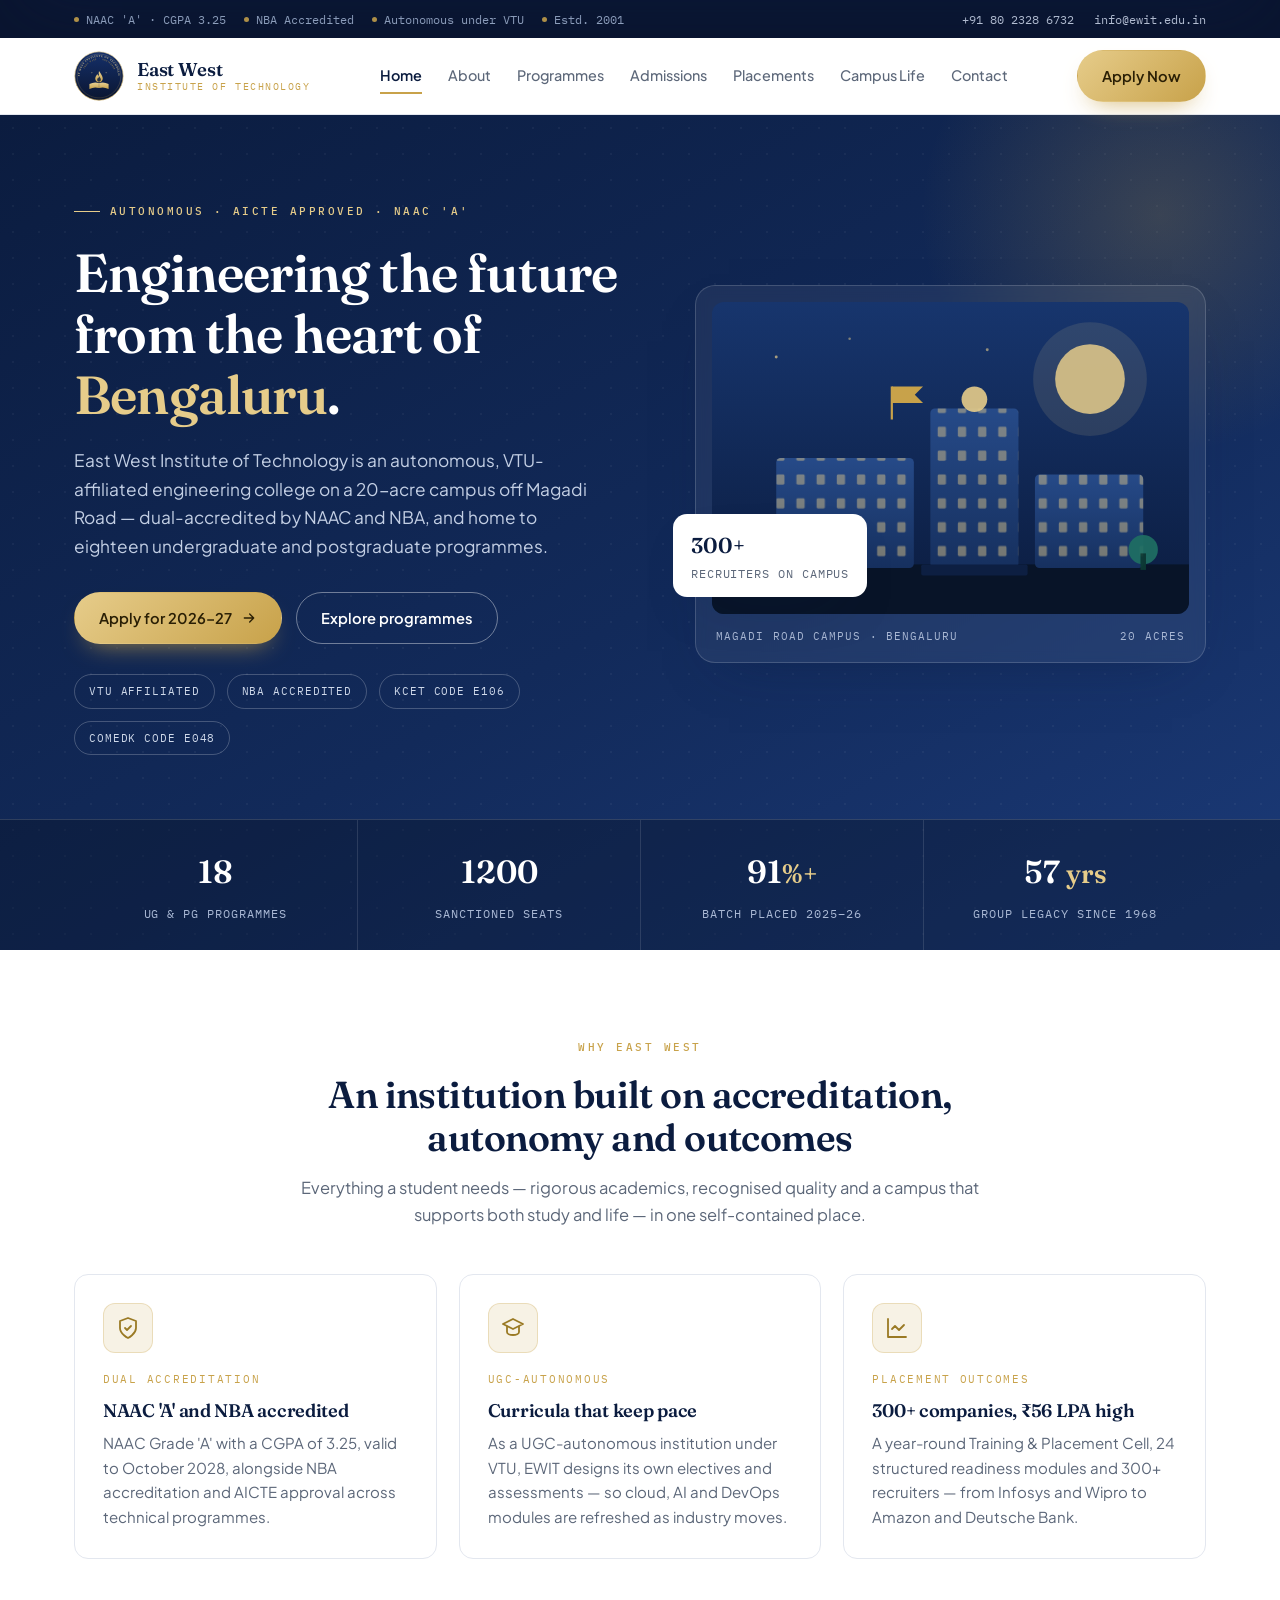
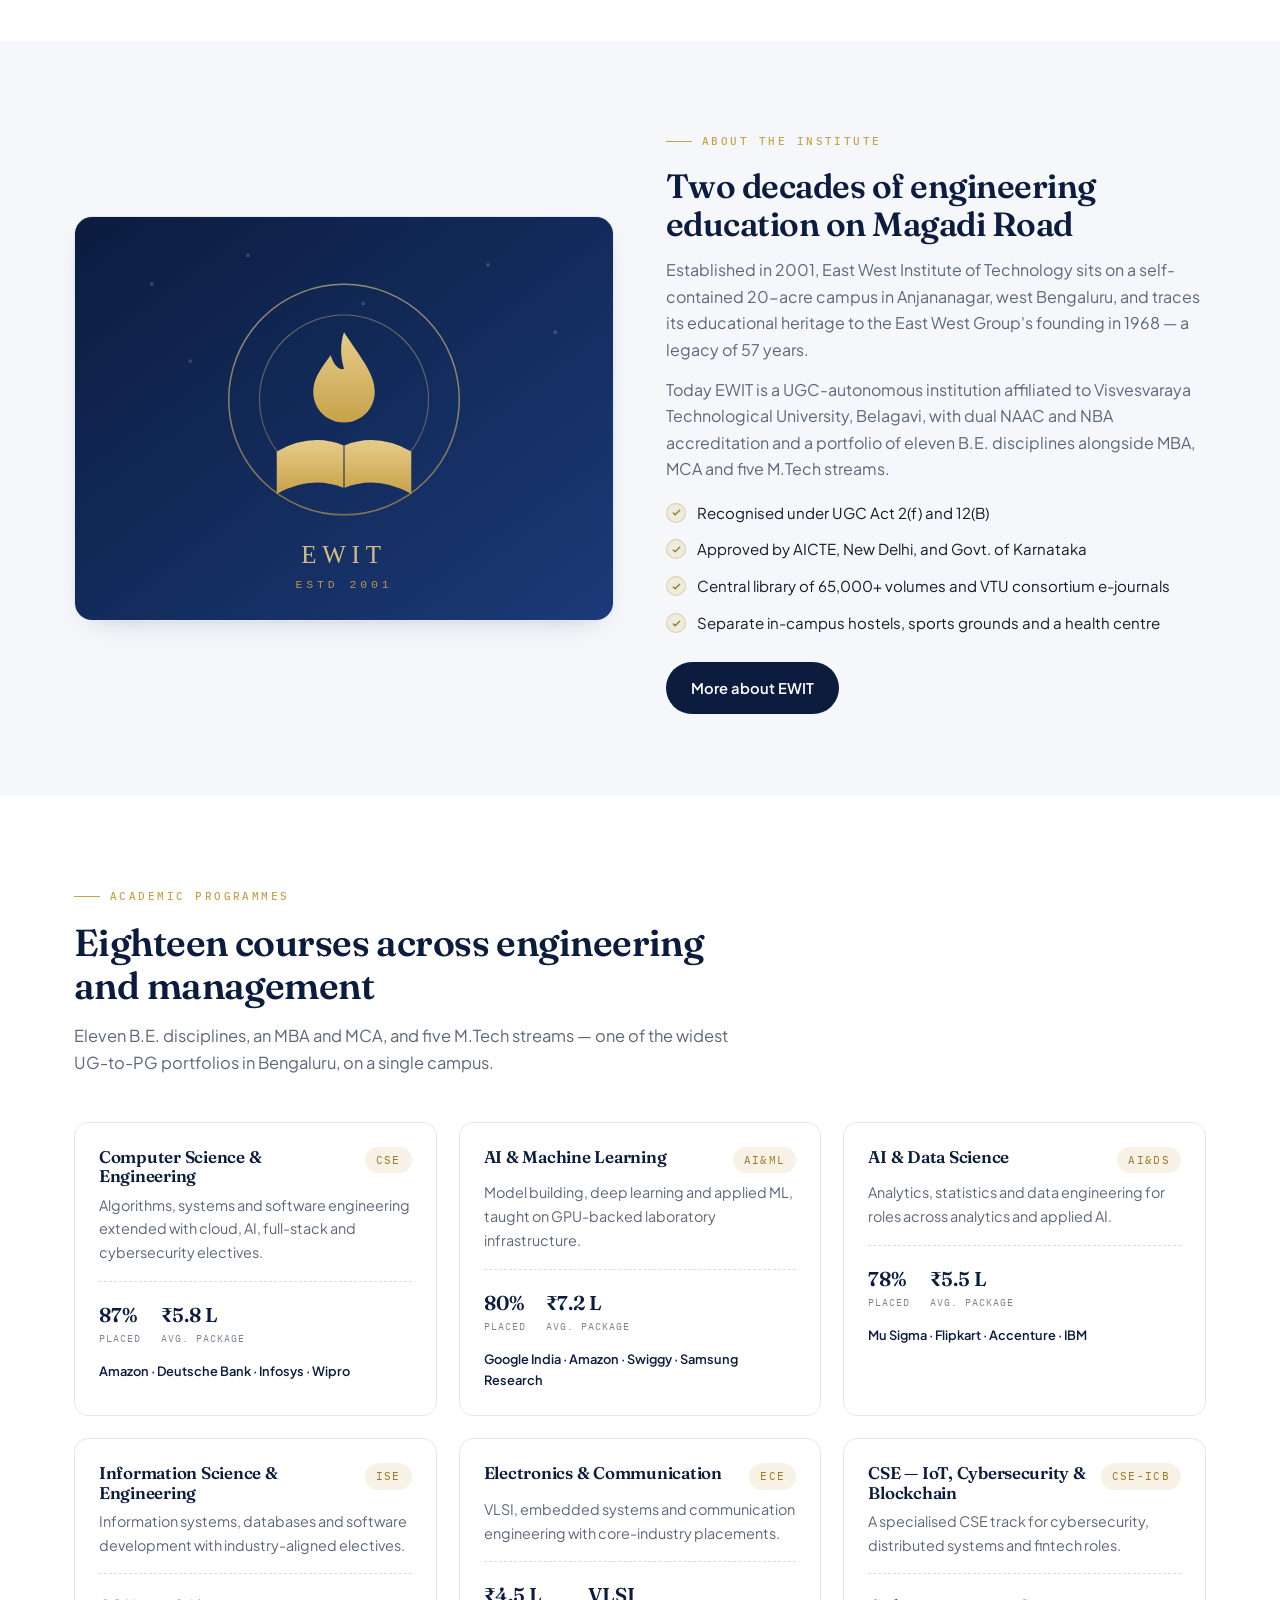
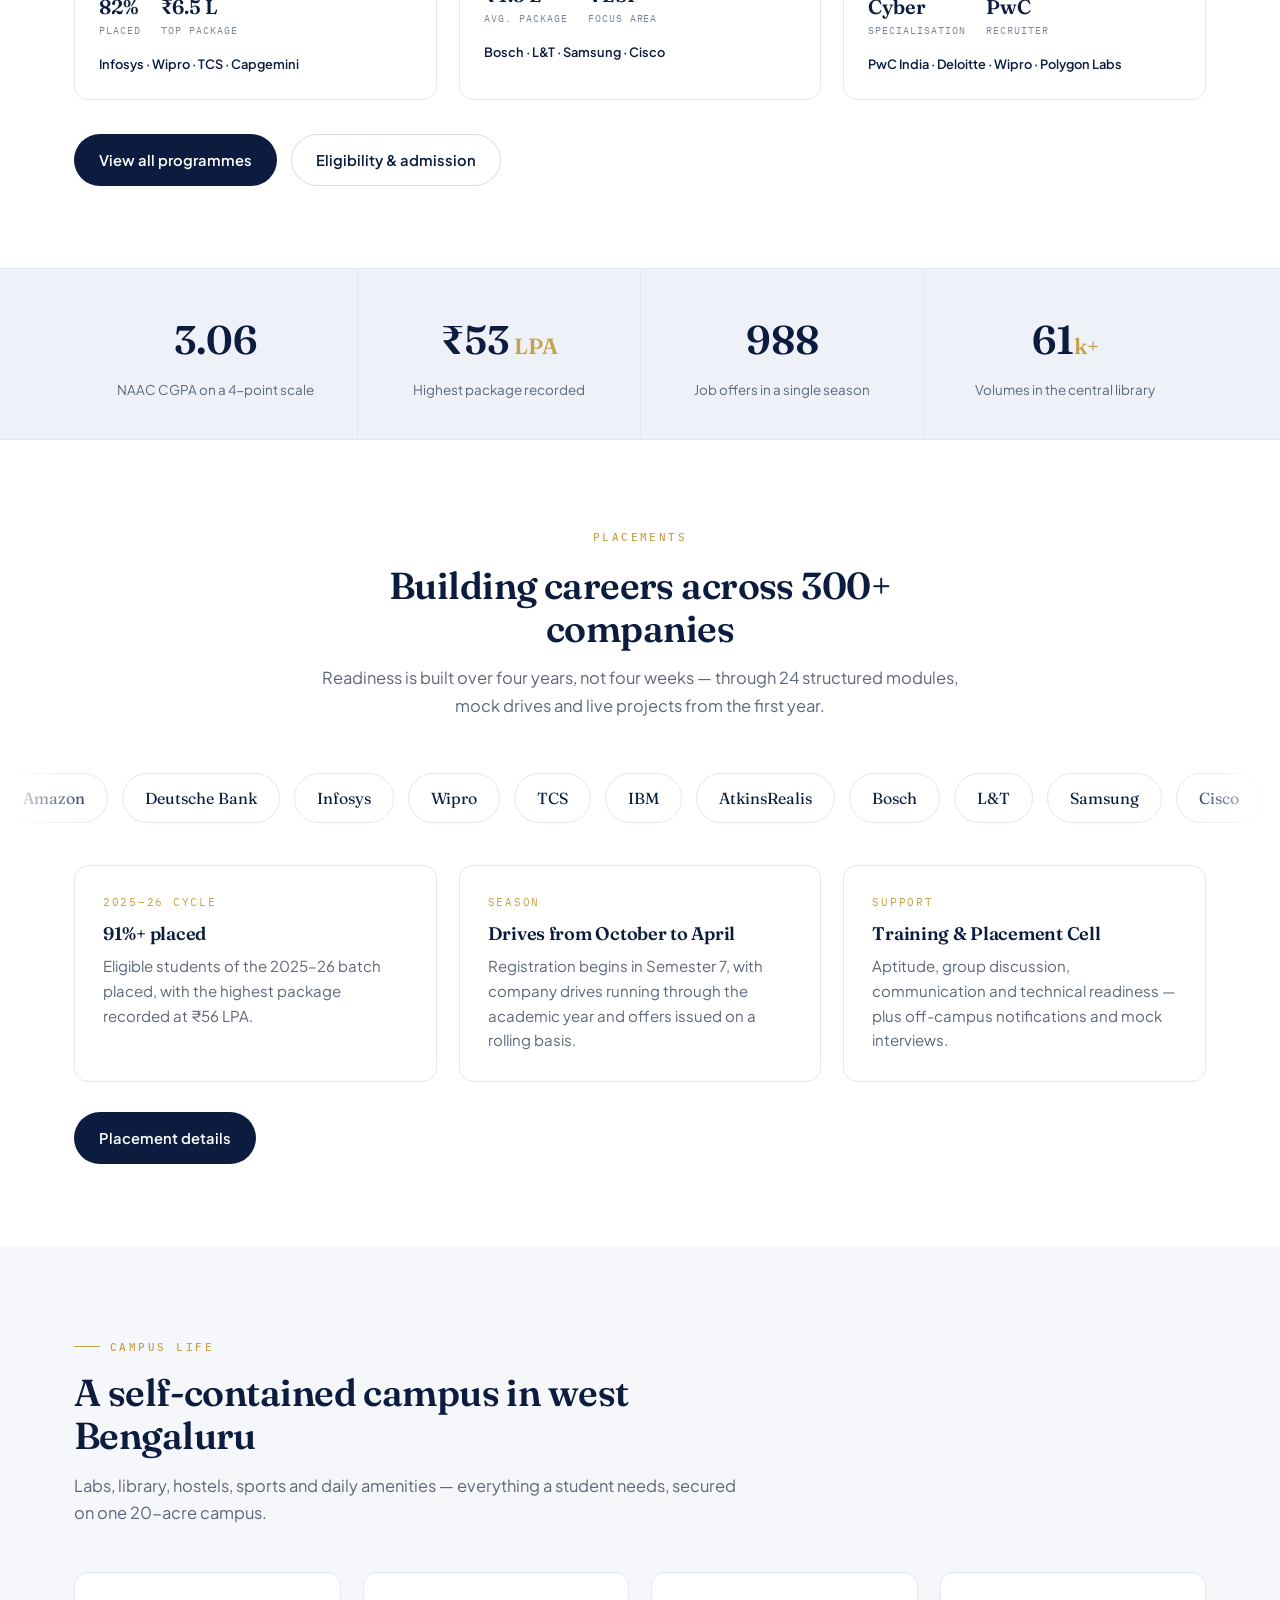
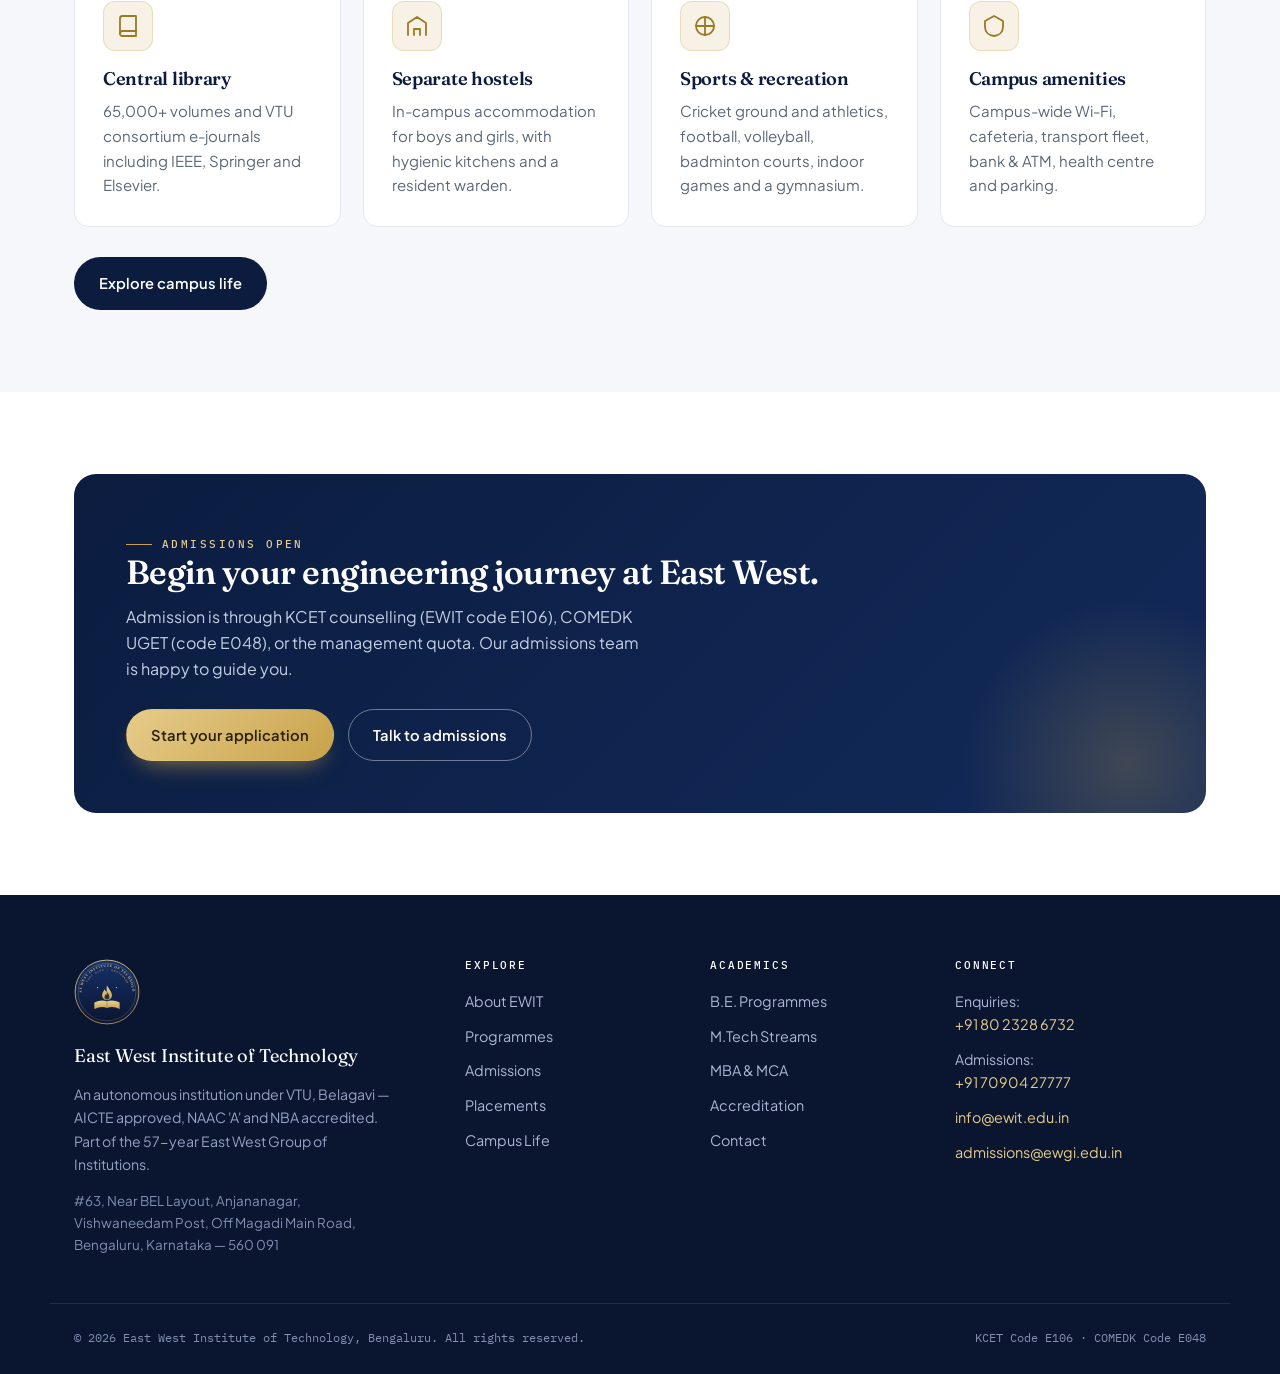
==== index.html @ 51291f92 "Add East West Institute of Technology website (7 pages + shared CSS/JS/logo)" ====
<!DOCTYPE html>
<html lang="en">
<head>
<meta charset="UTF-8" />
<meta name="viewport" content="width=device-width, initial-scale=1.0" />
<title>East West Institute of Technology, Bengaluru | Autonomous · NAAC 'A'</title>
<meta name="description" content="East West Institute of Technology (EWIT), Bengaluru — an autonomous, AICTE-approved, VTU-affiliated engineering college. NAAC 'A' (CGPA 3.25), NBA accredited, 18 UG & PG programmes on a 20-acre campus." />
<link rel="icon" href="assets/img/logo.svg" type="image/svg+xml" />
<link rel="preconnect" href="https://fonts.googleapis.com" />
<link rel="preconnect" href="https://fonts.gstatic.com" crossorigin />
<link href="https://fonts.googleapis.com/css2?family=Fraunces:opsz,wght@9..144,400;9..144,500;9..144,600;9..144,700&family=Plus+Jakarta+Sans:wght@400;500;600;700&family=IBM+Plex+Mono:wght@400;500&display=swap" rel="stylesheet" />
<link rel="stylesheet" href="assets/css/style.css" />
</head>
<body>
<a class="skip" href="#main">Skip to content</a>

<div class="topbar">
  <div class="container topbar-inner">
    <div class="topbar-left">
      <span>NAAC 'A' · CGPA 3.25</span>
      <span>NBA Accredited</span>
      <span>Autonomous under VTU</span>
      <span>Estd. 2001</span>
    </div>
    <div class="topbar-right">
      <a href="tel:+918023286732">+91 80 2328 6732</a>
      <a href="mailto:info@ewit.edu.in">info@ewit.edu.in</a>
    </div>
  </div>
</div>

<header class="site-header" id="siteHeader">
  <div class="container header-inner">
    <a class="brand" href="index.html">
      <img class="brand-crest" src="assets/img/logo.svg" alt="East West Institute of Technology crest" />
      <span class="brand-text">
        <span class="brand-top">East West</span>
        <span class="brand-sub">Institute of Technology</span>
      </span>
    </a>
    <nav class="nav" aria-label="Primary">
      <a href="index.html">Home</a>
      <a href="about.html">About</a>
      <a href="programmes.html">Programmes</a>
      <a href="admissions.html">Admissions</a>
      <a href="placements.html">Placements</a>
      <a href="campus.html">Campus Life</a>
      <a href="contact.html">Contact</a>
    </nav>
    <div class="header-cta">
      <a class="btn btn-gold" href="admissions.html">Apply Now</a>
      <button class="hamburger" id="hamburger" aria-label="Open menu" aria-expanded="false"><span></span><span></span><span></span></button>
    </div>
  </div>
</header>

<div class="mobile-nav" id="mobileNav">
  <a href="index.html">Home</a>
  <a href="about.html">About</a>
  <a href="programmes.html">Programmes</a>
  <a href="admissions.html">Admissions</a>
  <a href="placements.html">Placements</a>
  <a href="campus.html">Campus Life</a>
  <a href="contact.html">Contact</a>
  <a class="btn btn-gold" href="admissions.html">Apply Now</a>
</div>

<main id="main">

  <!-- ================= HERO ================= -->
  <section class="hero">
    <div class="container hero-grid">
      <div class="hero-copy reveal">
        <span class="eyebrow">Autonomous · AICTE Approved · NAAC 'A'</span>
        <h1>Engineering the future from the heart of <em>Bengaluru</em>.</h1>
        <p class="hero-lead">East West Institute of Technology is an autonomous, VTU-affiliated engineering college on a 20-acre campus off Magadi Road — dual-accredited by NAAC and NBA, and home to eighteen undergraduate and postgraduate programmes.</p>
        <div class="hero-cta">
          <a class="btn btn-gold" href="admissions.html">Apply for 2026–27
            <svg viewBox="0 0 24 24" fill="none" stroke="currentColor" stroke-width="2" stroke-linecap="round" stroke-linejoin="round"><path d="M5 12h14M13 6l6 6-6 6"/></svg>
          </a>
          <a class="btn btn-outline-light" href="programmes.html">Explore programmes</a>
        </div>
        <div class="hero-badges">
          <span>VTU Affiliated</span>
          <span>NBA Accredited</span>
          <span>KCET Code E106</span>
          <span>COMEDK Code E048</span>
        </div>
      </div>

      <div class="hero-art reveal">
        <div class="art-card">
          <svg viewBox="0 0 520 340" role="img" aria-label="Illustration of the EWIT campus">
            <defs>
              <linearGradient id="sky" x1="0" y1="0" x2="0" y2="1"><stop offset="0" stop-color="#17356d"/><stop offset="1" stop-color="#0b1c3f"/></linearGradient>
              <linearGradient id="bld" x1="0" y1="0" x2="0" y2="1"><stop offset="0" stop-color="#264a88"/><stop offset="1" stop-color="#16305f"/></linearGradient>
              <pattern id="win" width="22" height="26" patternUnits="userSpaceOnUse"><rect x="4" y="6" width="9" height="11" rx="1.5" fill="#e6cc8a" opacity="0.45"/></pattern>
            </defs>
            <rect width="520" height="340" fill="url(#sky)"/>
            <circle cx="412" cy="84" r="62" fill="#e6cc8a" opacity="0.12"/>
            <circle cx="412" cy="84" r="38" fill="#e6cc8a" opacity="0.85"/>
            <circle cx="70" cy="60" r="1.6" fill="#e6cc8a" opacity="0.7"/>
            <circle cx="150" cy="40" r="1.4" fill="#e6cc8a" opacity="0.5"/>
            <circle cx="300" cy="52" r="1.6" fill="#e6cc8a" opacity="0.6"/>
            <rect y="286" width="520" height="54" fill="#081428"/>
            <rect x="70" y="170" width="150" height="120" rx="5" fill="url(#bld)"/>
            <rect x="70" y="170" width="150" height="120" rx="5" fill="url(#win)"/>
            <rect x="238" y="116" width="96" height="174" rx="5" fill="url(#bld)"/>
            <rect x="238" y="116" width="96" height="174" rx="5" fill="url(#win)"/>
            <rect x="352" y="188" width="118" height="102" rx="5" fill="url(#bld)"/>
            <rect x="352" y="188" width="118" height="102" rx="5" fill="url(#win)"/>
            <rect x="228" y="286" width="116" height="12" rx="2" fill="#0d1f42"/>
            <circle cx="286" cy="106" r="14" fill="#e6cc8a" opacity="0.9"/>
            <line x1="196" y1="128" x2="196" y2="92" stroke="#c8a24a" stroke-width="2.4"/>
            <path d="M196 92 h34 l-9 9 9 9 h-34 z" fill="#c8a24a"/>
            <g fill="#1f6f63" opacity="0.92">
              <circle cx="52" cy="262" r="20"/><rect x="49" y="266" width="6" height="24" fill="#0d3b34"/>
              <circle cx="470" cy="270" r="16"/><rect x="467" y="274" width="6" height="18" fill="#0d3b34"/>
            </g>
          </svg>
          <div class="art-caption">
            <span>Magadi Road Campus · Bengaluru</span>
            <span>20 acres</span>
          </div>
        </div>
        <div class="float-card">
          <div>
            <div class="fc-num">300+</div>
            <div class="fc-cap">Recruiters on campus</div>
          </div>
        </div>
      </div>
    </div>

    <div class="hero-strip">
      <div class="container hero-strip-grid">
        <div class="cell"><div class="n" data-count="18">0</div><div class="c">UG &amp; PG Programmes</div></div>
        <div class="cell"><div class="n" data-count="1200">0</div><div class="c">Sanctioned Seats</div></div>
        <div class="cell"><div class="n" data-count="91" data-suffix="%+">0</div><div class="c">Batch Placed 2025–26</div></div>
        <div class="cell"><div class="n" data-count="57" data-suffix=" yrs">0</div><div class="c">Group Legacy Since 1968</div></div>
      </div>
    </div>
  </section>

  <!-- ================= WHY ================= -->
  <section class="section">
    <div class="container">
      <div class="section-head center reveal">
        <span class="eyebrow center">Why East West</span>
        <h2>An institution built on accreditation, autonomy and outcomes</h2>
        <p>Everything a student needs — rigorous academics, recognised quality and a campus that supports both study and life — in one self-contained place.</p>
      </div>
      <div class="grid grid-3">
        <div class="card reveal">
          <div class="ico"><svg viewBox="0 0 24 24" fill="none" stroke="currentColor" stroke-width="1.8" stroke-linecap="round" stroke-linejoin="round"><path d="M12 22s8-4 8-10V5l-8-3-8 3v7c0 6 8 10 8 10z"/><path d="m9 12 2 2 4-4"/></svg></div>
          <div class="kicker">Dual Accreditation</div>
          <h3>NAAC 'A' and NBA accredited</h3>
          <p>NAAC Grade 'A' with a CGPA of 3.25, valid to October 2028, alongside NBA accreditation and AICTE approval across technical programmes.</p>
        </div>
        <div class="card reveal">
          <div class="ico"><svg viewBox="0 0 24 24" fill="none" stroke="currentColor" stroke-width="1.8" stroke-linecap="round" stroke-linejoin="round"><path d="M12 3 2 8l10 5 10-5-10-5z"/><path d="M6 10.5V16c0 1.7 2.7 3 6 3s6-1.3 6-3v-5.5"/></svg></div>
          <div class="kicker">UGC-Autonomous</div>
          <h3>Curricula that keep pace</h3>
          <p>As a UGC-autonomous institution under VTU, EWIT designs its own electives and assessments — so cloud, AI and DevOps modules are refreshed as industry moves.</p>
        </div>
        <div class="card reveal">
          <div class="ico"><svg viewBox="0 0 24 24" fill="none" stroke="currentColor" stroke-width="1.8" stroke-linecap="round" stroke-linejoin="round"><path d="M3 3v18h18"/><path d="m19 9-5 5-4-4-3 3"/></svg></div>
          <div class="kicker">Placement Outcomes</div>
          <h3>300+ companies, ₹56 LPA high</h3>
          <p>A year-round Training &amp; Placement Cell, 24 structured readiness modules and 300+ recruiters — from Infosys and Wipro to Amazon and Deutsche Bank.</p>
        </div>
      </div>
    </div>
  </section>

  <!-- ================= ABOUT PREVIEW ================= -->
  <section class="section alt">
    <div class="container split">
      <div class="split-media reveal">
        <svg viewBox="0 0 560 420" role="img" aria-label="Abstract illustration of academic achievement">
          <defs>
            <linearGradient id="g1" x1="0" y1="0" x2="1" y2="1"><stop offset="0" stop-color="#0b1c3f"/><stop offset="1" stop-color="#1b3a78"/></linearGradient>
            <linearGradient id="g2" x1="0" y1="0" x2="0" y2="1"><stop offset="0" stop-color="#e6cc8a"/><stop offset="1" stop-color="#c8a24a"/></linearGradient>
          </defs>
          <rect width="560" height="420" fill="url(#g1)"/>
          <g opacity="0.16" fill="#fff">
            <circle cx="80" cy="70" r="2"/><circle cx="180" cy="40" r="2"/><circle cx="300" cy="90" r="2"/>
            <circle cx="430" cy="50" r="2"/><circle cx="500" cy="120" r="2"/><circle cx="120" cy="150" r="2"/>
          </g>
          <circle cx="280" cy="190" r="120" fill="none" stroke="url(#g2)" stroke-width="1.6" opacity="0.6"/>
          <circle cx="280" cy="190" r="88" fill="none" stroke="url(#g2)" stroke-width="1.2" opacity="0.4"/>
          <path d="M280 120 C300 150 312 164 312 182 C312 200 298 214 280 214 C262 214 248 200 248 182 C248 168 256 158 266 144 C270 156 276 160 280 158 C276 144 276 132 280 120 Z" fill="url(#g2)"/>
          <path d="M210 244 Q246 224 280 238 L280 282 Q246 268 210 288 Z" fill="url(#g2)"/>
          <path d="M350 244 Q314 224 280 238 L280 282 Q314 268 350 288 Z" fill="url(#g2)"/>
          <line x1="280" y1="238" x2="280" y2="282" stroke="#0b1c3f" stroke-width="2" opacity="0.5"/>
          <g font-family="Georgia, serif" fill="#e6cc8a" opacity="0.9">
            <text x="280" y="360" text-anchor="middle" font-size="26" letter-spacing="6">EWIT</text>
            <text x="280" y="386" text-anchor="middle" font-size="12" font-family="monospace" letter-spacing="4" fill="#c8a24a">ESTD 2001</text>
          </g>
        </svg>
      </div>
      <div class="split-body reveal">
        <span class="eyebrow">About the institute</span>
        <h2>Two decades of engineering education on Magadi Road</h2>
        <p>Established in 2001, East West Institute of Technology sits on a self-contained 20-acre campus in Anjananagar, west Bengaluru, and traces its educational heritage to the East West Group's founding in 1968 — a legacy of 57 years.</p>
        <p>Today EWIT is a UGC-autonomous institution affiliated to Visvesvaraya Technological University, Belagavi, with dual NAAC and NBA accreditation and a portfolio of eleven B.E. disciplines alongside MBA, MCA and five M.Tech streams.</p>
        <ul class="check-list">
          <li><span class="tick"><svg viewBox="0 0 24 24" fill="none" stroke="currentColor" stroke-width="3" stroke-linecap="round" stroke-linejoin="round"><path d="m5 13 4 4L19 7"/></svg></span>Recognised under UGC Act 2(f) and 12(B)</li>
          <li><span class="tick"><svg viewBox="0 0 24 24" fill="none" stroke="currentColor" stroke-width="3" stroke-linecap="round" stroke-linejoin="round"><path d="m5 13 4 4L19 7"/></svg></span>Approved by AICTE, New Delhi, and Govt. of Karnataka</li>
          <li><span class="tick"><svg viewBox="0 0 24 24" fill="none" stroke="currentColor" stroke-width="3" stroke-linecap="round" stroke-linejoin="round"><path d="m5 13 4 4L19 7"/></svg></span>Central library of 65,000+ volumes and VTU consortium e-journals</li>
          <li><span class="tick"><svg viewBox="0 0 24 24" fill="none" stroke="currentColor" stroke-width="3" stroke-linecap="round" stroke-linejoin="round"><path d="m5 13 4 4L19 7"/></svg></span>Separate in-campus hostels, sports grounds and a health centre</li>
        </ul>
        <div class="hero-cta" style="margin-top:26px">
          <a class="btn btn-navy" href="about.html">More about EWIT</a>
        </div>
      </div>
    </div>
  </section>

  <!-- ================= PROGRAMMES PREVIEW ================= -->
  <section class="section">
    <div class="container">
      <div class="section-head reveal">
        <span class="eyebrow">Academic programmes</span>
        <h2>Eighteen courses across engineering and management</h2>
        <p>Eleven B.E. disciplines, an MBA and MCA, and five M.Tech streams — one of the widest UG-to-PG portfolios in Bengaluru, on a single campus.</p>
      </div>

      <div class="grid grid-3">
        <div class="dept reveal">
          <div class="dept-top"><h3 style="margin:0">Computer Science &amp; Engineering</h3><span class="code">CSE</span></div>
          <p style="color:var(--muted);font-size:.9rem;margin-top:8px">Algorithms, systems and software engineering extended with cloud, AI, full-stack and cybersecurity electives.</p>
          <div class="metrics">
            <div class="metric"><div class="m-n">87%</div><div class="m-l">Placed</div></div>
            <div class="metric"><div class="m-n">₹5.8 L</div><div class="m-l">Avg. package</div></div>
          </div>
          <p class="recruiters"><b>Amazon · Deutsche Bank · Infosys · Wipro</b></p>
        </div>
        <div class="dept reveal">
          <div class="dept-top"><h3 style="margin:0">AI &amp; Machine Learning</h3><span class="code">AI&amp;ML</span></div>
          <p style="color:var(--muted);font-size:.9rem;margin-top:8px">Model building, deep learning and applied ML, taught on GPU-backed laboratory infrastructure.</p>
          <div class="metrics">
            <div class="metric"><div class="m-n">80%</div><div class="m-l">Placed</div></div>
            <div class="metric"><div class="m-n">₹7.2 L</div><div class="m-l">Avg. package</div></div>
          </div>
          <p class="recruiters"><b>Google India · Amazon · Swiggy · Samsung Research</b></p>
        </div>
        <div class="dept reveal">
          <div class="dept-top"><h3 style="margin:0">AI &amp; Data Science</h3><span class="code">AI&amp;DS</span></div>
          <p style="color:var(--muted);font-size:.9rem;margin-top:8px">Analytics, statistics and data engineering for roles across analytics and applied AI.</p>
          <div class="metrics">
            <div class="metric"><div class="m-n">78%</div><div class="m-l">Placed</div></div>
            <div class="metric"><div class="m-n">₹5.5 L</div><div class="m-l">Avg. package</div></div>
          </div>
          <p class="recruiters"><b>Mu Sigma · Flipkart · Accenture · IBM</b></p>
        </div>
        <div class="dept reveal">
          <div class="dept-top"><h3 style="margin:0">Information Science &amp; Engineering</h3><span class="code">ISE</span></div>
          <p style="color:var(--muted);font-size:.9rem;margin-top:8px">Information systems, databases and software development with industry-aligned electives.</p>
          <div class="metrics">
            <div class="metric"><div class="m-n">82%</div><div class="m-l">Placed</div></div>
            <div class="metric"><div class="m-n">₹6.5 L</div><div class="m-l">Top package</div></div>
          </div>
          <p class="recruiters"><b>Infosys · Wipro · TCS · Capgemini</b></p>
        </div>
        <div class="dept reveal">
          <div class="dept-top"><h3 style="margin:0">Electronics &amp; Communication</h3><span class="code">ECE</span></div>
          <p style="color:var(--muted);font-size:.9rem;margin-top:8px">VLSI, embedded systems and communication engineering with core-industry placements.</p>
          <div class="metrics">
            <div class="metric"><div class="m-n">₹4.5 L</div><div class="m-l">Avg. package</div></div>
            <div class="metric"><div class="m-n">VLSI</div><div class="m-l">Focus area</div></div>
          </div>
          <p class="recruiters"><b>Bosch · L&amp;T · Samsung · Cisco</b></p>
        </div>
        <div class="dept reveal">
          <div class="dept-top"><h3 style="margin:0">CSE — IoT, Cybersecurity &amp; Blockchain</h3><span class="code">CSE-ICB</span></div>
          <p style="color:var(--muted);font-size:.9rem;margin-top:8px">A specialised CSE track for cybersecurity, distributed systems and fintech roles.</p>
          <div class="metrics">
            <div class="metric"><div class="m-n">Cyber</div><div class="m-l">Specialisation</div></div>
            <div class="metric"><div class="m-n">PwC</div><div class="m-l">Recruiter</div></div>
          </div>
          <p class="recruiters"><b>PwC India · Deloitte · Wipro · Polygon Labs</b></p>
        </div>
      </div>

      <div style="margin-top:34px;display:flex;gap:14px;flex-wrap:wrap">
        <a class="btn btn-navy" href="programmes.html">View all programmes</a>
        <a class="btn btn-outline" href="admissions.html">Eligibility &amp; admission</a>
      </div>
    </div>
  </section>

  <!-- ================= STATS ================= -->
  <section class="stat-band">
    <div class="container">
      <div class="stat-grid">
        <div class="stat reveal"><div class="num" data-count="3.25" data-decimals="2">0</div><div class="cap">NAAC CGPA on a 4-point scale</div></div>
        <div class="stat reveal"><div class="num" data-count="56" data-prefix="₹" data-suffix=" LPA">0</div><div class="cap">Highest package recorded</div></div>
        <div class="stat reveal"><div class="num" data-count="1050">0</div><div class="cap">Job offers in a single season</div></div>
        <div class="stat reveal"><div class="num" data-count="65" data-suffix="k+">0</div><div class="cap">Volumes in the central library</div></div>
      </div>
    </div>
  </section>

  <!-- ================= PLACEMENTS PREVIEW ================= -->
  <section class="section">
    <div class="container">
      <div class="section-head center reveal">
        <span class="eyebrow center">Placements</span>
        <h2>Building careers across 300+ companies</h2>
        <p>Readiness is built over four years, not four weeks — through 24 structured modules, mock drives and live projects from the first year.</p>
      </div>
    </div>
    <div class="marquee reveal" aria-label="Recruiting companies">
      <div class="marquee-track">
        <span>Amazon</span><span>Deutsche Bank</span><span>Infosys</span><span>Wipro</span><span>TCS</span><span>IBM</span><span>AtkinsRealis</span><span>Bosch</span><span>L&amp;T</span><span>Samsung</span><span>Cisco</span><span>Toyota Kirloskar</span><span>BHEL</span><span>Ather Energy</span><span>Mu Sigma</span><span>Flipkart</span><span>Accenture</span><span>Capgemini</span><span>PwC India</span><span>Swiggy</span>
        <span>Amazon</span><span>Deutsche Bank</span><span>Infosys</span><span>Wipro</span><span>TCS</span><span>IBM</span><span>AtkinsRealis</span><span>Bosch</span><span>L&amp;T</span><span>Samsung</span><span>Cisco</span><span>Toyota Kirloskar</span><span>BHEL</span><span>Ather Energy</span><span>Mu Sigma</span><span>Flipkart</span><span>Accenture</span><span>Capgemini</span><span>PwC India</span><span>Swiggy</span>
      </div>
    </div>
    <div class="container" style="margin-top:34px">
      <div class="grid grid-3">
        <div class="card reveal"><div class="kicker">2025–26 cycle</div><h3>91%+ placed</h3><p>Eligible students of the 2025–26 batch placed, with the highest package recorded at ₹56 LPA.</p></div>
        <div class="card reveal"><div class="kicker">Season</div><h3>Drives from October to April</h3><p>Registration begins in Semester 7, with company drives running through the academic year and offers issued on a rolling basis.</p></div>
        <div class="card reveal"><div class="kicker">Support</div><h3>Training &amp; Placement Cell</h3><p>Aptitude, group discussion, communication and technical readiness — plus off-campus notifications and mock interviews.</p></div>
      </div>
      <div style="margin-top:30px"><a class="btn btn-navy" href="placements.html">Placement details</a></div>
    </div>
  </section>

  <!-- ================= CAMPUS PREVIEW ================= -->
  <section class="section alt">
    <div class="container">
      <div class="section-head reveal">
        <span class="eyebrow">Campus life</span>
        <h2>A self-contained campus in west Bengaluru</h2>
        <p>Labs, library, hostels, sports and daily amenities — everything a student needs, secured on one 20-acre campus.</p>
      </div>
      <div class="grid grid-4">
        <div class="card reveal">
          <div class="ico"><svg viewBox="0 0 24 24" fill="none" stroke="currentColor" stroke-width="1.8" stroke-linecap="round" stroke-linejoin="round"><path d="M4 19.5A2.5 2.5 0 0 1 6.5 17H20"/><path d="M6.5 2H20v20H6.5A2.5 2.5 0 0 1 4 19.5v-15A2.5 2.5 0 0 1 6.5 2z"/></svg></div>
          <h3>Central library</h3><p>65,000+ volumes and VTU consortium e-journals including IEEE, Springer and Elsevier.</p>
        </div>
        <div class="card reveal">
          <div class="ico"><svg viewBox="0 0 24 24" fill="none" stroke="currentColor" stroke-width="1.8" stroke-linecap="round" stroke-linejoin="round"><path d="M3 21V9l9-6 9 6v12"/><path d="M9 21v-6h6v6"/></svg></div>
          <h3>Separate hostels</h3><p>In-campus accommodation for boys and girls, with hygienic kitchens and a resident warden.</p>
        </div>
        <div class="card reveal">
          <div class="ico"><svg viewBox="0 0 24 24" fill="none" stroke="currentColor" stroke-width="1.8" stroke-linecap="round" stroke-linejoin="round"><circle cx="12" cy="12" r="9"/><path d="M12 3v18M3 12h18"/></svg></div>
          <h3>Sports &amp; recreation</h3><p>Cricket ground and athletics, football, volleyball, badminton courts, indoor games and a gymnasium.</p>
        </div>
        <div class="card reveal">
          <div class="ico"><svg viewBox="0 0 24 24" fill="none" stroke="currentColor" stroke-width="1.8" stroke-linecap="round" stroke-linejoin="round"><path d="M12 2 3 7v6c0 5 3.8 8.4 9 9 5.2-.6 9-4 9-9V7l-9-5z"/></svg></div>
          <h3>Campus amenities</h3><p>Campus-wide Wi-Fi, cafeteria, transport fleet, bank &amp; ATM, health centre and parking.</p>
        </div>
      </div>
      <div style="margin-top:30px"><a class="btn btn-navy" href="campus.html">Explore campus life</a></div>
    </div>
  </section>

  <!-- ================= CTA ================= -->
  <section class="section">
    <div class="container">
      <div class="cta-band reveal">
        <div class="cta-inner">
          <div>
            <span class="eyebrow" style="color:var(--gold-2)">Admissions open</span>
            <h2>Begin your engineering journey at East West.</h2>
            <p>Admission is through KCET counselling (EWIT code E106), COMEDK UGET (code E048), or the management quota. Our admissions team is happy to guide you.</p>
            <div class="actions">
              <a class="btn btn-gold" href="admissions.html">Start your application</a>
              <a class="btn btn-outline-light" href="contact.html">Talk to admissions</a>
            </div>
          </div>
        </div>
      </div>
    </div>
  </section>

</main>

<footer class="site-footer">
  <div class="container footer-top">
    <div class="footer-brand">
      <img class="footer-crest" src="assets/img/logo.svg" alt="" />
      <p class="footer-name">East West Institute of Technology</p>
      <p class="footer-desc">An autonomous institution under VTU, Belagavi — AICTE approved, NAAC 'A' and NBA accredited. Part of the 57-year East West Group of Institutions.</p>
      <p class="footer-addr">#63, Near BEL Layout, Anjananagar, Vishwaneedam Post, Off Magadi Main Road, Bengaluru, Karnataka — 560 091</p>
    </div>
    <div class="footer-col">
      <h4>Explore</h4>
      <a href="about.html">About EWIT</a>
      <a href="programmes.html">Programmes</a>
      <a href="admissions.html">Admissions</a>
      <a href="placements.html">Placements</a>
      <a href="campus.html">Campus Life</a>
    </div>
    <div class="footer-col">
      <h4>Academics</h4>
      <a href="programmes.html">B.E. Programmes</a>
      <a href="programmes.html">M.Tech Streams</a>
      <a href="programmes.html">MBA &amp; MCA</a>
      <a href="about.html">Accreditation</a>
      <a href="contact.html">Contact</a>
    </div>
    <div class="footer-col">
      <h4>Connect</h4>
      <ul class="footer-contact">
        <li>Enquiries: <a href="tel:+918023286732">+91 80 2328 6732</a></li>
        <li>Admissions: <a href="tel:+917090427777">+91 70904 27777</a></li>
        <li><a href="mailto:info@ewit.edu.in">info@ewit.edu.in</a></li>
        <li><a href="mailto:admissions@ewgi.edu.in">admissions@ewgi.edu.in</a></li>
      </ul>
    </div>
  </div>
  <div class="container footer-bottom">
    <span>© <span id="year"></span> East West Institute of Technology, Bengaluru. All rights reserved.</span>
    <span>KCET Code E106 · COMEDK Code E048</span>
  </div>
</footer>

<button class="to-top" id="toTop" aria-label="Back to top">
  <svg viewBox="0 0 24 24" fill="none" stroke="currentColor" stroke-width="2" stroke-linecap="round" stroke-linejoin="round"><path d="M12 19V5M5 12l7-7 7 7"/></svg>
</button>

<script src="assets/js/main.js"></script>
</body>
</html>
---- assets/css/style.css ----
/* ==========================================================================
   East West Institute of Technology — shared stylesheet
   ========================================================================== */

:root{
  --navy:#0b1c3f;
  --navy-2:#122a5a;
  --navy-3:#0a1530;
  --gold:#c8a24a;
  --gold-2:#e6cc8a;
  --gold-soft:rgba(200,162,74,.14);
  --maroon:#8a1c2b;
  --ink:#141a26;
  --muted:#5c6779;
  --muted-2:#7c8698;
  --line:#e3e7ef;
  --line-2:#d6dce8;
  --paper:#ffffff;
  --paper-2:#f5f7fb;
  --paper-3:#eef1f7;
  --radius:14px;
  --radius-sm:9px;
  --maxw:1180px;
  --shadow:0 22px 55px -34px rgba(11,28,63,.55);
  --shadow-sm:0 10px 30px -20px rgba(11,28,63,.4);
  --font-display:"Fraunces",Georgia,"Times New Roman",serif;
  --font-body:"Plus Jakarta Sans",system-ui,-apple-system,sans-serif;
  --font-mono:"IBM Plex Mono",ui-monospace,monospace;
}

*{box-sizing:border-box}
html{scroll-behavior:smooth;-webkit-text-size-adjust:100%}
body{
  margin:0;font-family:var(--font-body);color:var(--ink);background:var(--paper);
  line-height:1.65;-webkit-font-smoothing:antialiased;overflow-x:hidden;
}
img{max-width:100%;display:block}
a{color:inherit;text-decoration:none}
button{font-family:inherit;cursor:pointer}
h1,h2,h3,h4{font-family:var(--font-display);line-height:1.14;letter-spacing:-.015em;margin:0;color:var(--navy);font-weight:600}
h1{font-weight:600}
p{margin:0}
ul{margin:0;padding:0;list-style:none}
.container{width:100%;max-width:var(--maxw);margin:0 auto;padding:0 24px}
.mono{font-family:var(--font-mono)}
.eyebrow{
  font-family:var(--font-mono);font-size:.7rem;letter-spacing:.22em;text-transform:uppercase;
  color:var(--gold);display:inline-flex;align-items:center;gap:10px;font-weight:500;
}
.eyebrow::before{content:"";width:26px;height:1px;background:var(--gold)}
.eyebrow.center::before{display:none}
.skip{position:absolute;left:-9999px;top:0;background:var(--gold);color:var(--navy);padding:10px 16px;z-index:200}
.skip:focus{left:12px;top:12px}

/* ---------- Buttons ---------- */
.btn{
  display:inline-flex;align-items:center;justify-content:center;gap:9px;
  padding:13px 24px;border-radius:999px;font-weight:600;font-size:.92rem;
  border:1px solid transparent;transition:transform .18s ease,background .2s ease,box-shadow .25s ease,color .2s ease,border-color .2s ease;
  white-space:nowrap;
}
.btn svg{width:16px;height:16px}
.btn-gold{background:linear-gradient(135deg,var(--gold-2),var(--gold));color:#2a1f05;box-shadow:0 12px 26px -14px rgba(200,162,74,.9)}
.btn-gold:hover{transform:translateY(-2px);box-shadow:0 18px 34px -14px rgba(200,162,74,.95)}
.btn-navy{background:var(--navy);color:#fff}
.btn-navy:hover{background:var(--navy-2);transform:translateY(-2px)}
.btn-outline{border-color:var(--line-2);color:var(--navy);background:transparent}
.btn-outline:hover{border-color:var(--navy);transform:translateY(-2px)}
.btn-outline-light{border-color:rgba(255,255,255,.4);color:#fff}
.btn-outline-light:hover{background:rgba(255,255,255,.1);transform:translateY(-2px)}
.btn-sm{padding:10px 18px;font-size:.85rem}

/* ---------- Top utility bar ---------- */
.topbar{background:var(--navy-3);color:#c9d3e6;font-size:.78rem;font-family:var(--font-mono)}
.topbar-inner{display:flex;align-items:center;justify-content:space-between;gap:16px;min-height:38px;flex-wrap:wrap}
.topbar-left{display:flex;gap:18px;align-items:center;flex-wrap:wrap}
.topbar-left span{display:inline-flex;align-items:center;gap:7px;color:#9fb0cd}
.topbar-left span::before{content:"";width:5px;height:5px;border-radius:50%;background:var(--gold)}
.topbar-right{display:flex;gap:20px;align-items:center}
.topbar-right a{color:#c9d3e6;transition:color .2s ease}
.topbar-right a:hover{color:var(--gold-2)}

/* ---------- Header ---------- */
.site-header{
  position:sticky;top:0;z-index:60;background:rgba(255,255,255,.94);
  backdrop-filter:blur(12px);-webkit-backdrop-filter:blur(12px);
  border-bottom:1px solid var(--line);transition:box-shadow .3s ease,padding .3s ease;
}
.site-header.scrolled{box-shadow:0 12px 30px -22px rgba(11,28,63,.5)}
.header-inner{display:flex;align-items:center;justify-content:space-between;gap:20px;min-height:76px}
.brand{display:flex;align-items:center;gap:13px;flex-shrink:0}
.brand-crest{width:50px;height:50px;transition:width .3s ease,height .3s ease}
.site-header.scrolled .brand-crest{width:44px;height:44px}
.brand-text{display:flex;flex-direction:column;line-height:1.05}
.brand-top{font-family:var(--font-display);font-weight:600;font-size:1.16rem;color:var(--navy);letter-spacing:-.01em}
.brand-sub{font-family:var(--font-mono);font-size:.6rem;letter-spacing:.16em;text-transform:uppercase;color:var(--gold);margin-top:3px}
.nav{display:flex;align-items:center;gap:26px}
.nav a{font-size:.9rem;font-weight:500;color:var(--muted);position:relative;padding:6px 0;transition:color .2s ease}
.nav a::after{content:"";position:absolute;left:0;bottom:0;height:2px;width:0;background:var(--gold);transition:width .25s ease}
.nav a:hover{color:var(--navy)}
.nav a:hover::after{width:100%}
.nav a.active{color:var(--navy);font-weight:600}
.nav a.active::after{width:100%}
.header-cta{display:flex;align-items:center;gap:14px}
.hamburger{display:none;width:44px;height:44px;border:1px solid var(--line-2);border-radius:10px;background:#fff;flex-direction:column;gap:5px;align-items:center;justify-content:center}
.hamburger span{display:block;width:19px;height:2px;background:var(--navy);transition:transform .25s ease,opacity .25s ease}
.hamburger.open span:nth-child(1){transform:translateY(7px) rotate(45deg)}
.hamburger.open span:nth-child(2){opacity:0}
.hamburger.open span:nth-child(3){transform:translateY(-7px) rotate(-45deg)}

.mobile-nav{
  position:fixed;inset:0 0 auto 0;z-index:55;background:var(--paper);
  border-bottom:1px solid var(--line);padding:14px 24px 26px;
  transform:translateY(-100%);transition:transform .32s cubic-bezier(.4,0,.2,1);
  box-shadow:0 30px 60px -30px rgba(11,28,63,.5);
  max-height:100vh;overflow:auto;
}
.mobile-nav.open{transform:translateY(0)}
.mobile-nav a{display:block;padding:15px 0;border-bottom:1px solid var(--line);color:var(--muted);font-weight:500}
.mobile-nav a.active{color:var(--navy);font-weight:600}
.mobile-nav .btn{margin-top:18px;width:100%}

/* ---------- Hero ---------- */
.hero{
  position:relative;background:linear-gradient(150deg,var(--navy) 0%,var(--navy-2) 55%,#1b3a78 100%);
  color:#eaf0fa;overflow:hidden;padding:78px 0 0;
}
.hero::before{
  content:"";position:absolute;inset:0;
  background-image:radial-gradient(rgba(255,255,255,.07) 1px,transparent 1px);
  background-size:26px 26px;opacity:.6;
}
.hero::after{
  content:"";position:absolute;right:-140px;top:-160px;width:520px;height:520px;border-radius:50%;
  background:radial-gradient(circle,rgba(200,162,74,.22),transparent 65%);
}
.hero-grid{position:relative;z-index:2;display:grid;grid-template-columns:1.05fr .95fr;gap:56px;align-items:center;padding-bottom:64px}
.hero h1{color:#fff;font-size:clamp(2.1rem,4.4vw,3.35rem);margin:22px 0 20px}
.hero h1 em{font-style:normal;color:var(--gold-2)}
.hero-lead{font-size:1.08rem;color:#c3cfe4;max-width:540px}
.hero-cta{display:flex;gap:14px;margin-top:32px;flex-wrap:wrap}
.hero-badges{display:flex;gap:12px;flex-wrap:wrap;margin-top:30px}
.hero-badges span{
  font-family:var(--font-mono);font-size:.7rem;letter-spacing:.08em;text-transform:uppercase;
  border:1px solid rgba(255,255,255,.22);border-radius:999px;padding:7px 14px;color:#cfd9ea;
}
.hero .eyebrow{color:var(--gold-2)}
.hero .eyebrow::before{background:var(--gold-2)}

/* hero art card */
.hero-art{position:relative}
.art-card{
  background:rgba(255,255,255,.06);border:1px solid rgba(255,255,255,.16);
  border-radius:20px;padding:16px;backdrop-filter:blur(6px);box-shadow:var(--shadow);
}
.art-card svg{width:100%;height:auto;border-radius:12px;display:block}
.art-caption{
  display:flex;align-items:center;justify-content:space-between;gap:12px;
  margin-top:14px;padding:0 4px;font-family:var(--font-mono);font-size:.68rem;
  letter-spacing:.1em;text-transform:uppercase;color:#a9b8d4;
}
.float-card{
  position:absolute;left:-22px;bottom:66px;background:#fff;color:var(--ink);
  border-radius:14px;padding:14px 18px;box-shadow:var(--shadow);display:flex;gap:12px;align-items:center;
  animation:floaty 6s ease-in-out infinite;
}
.float-card .fc-num{font-family:var(--font-display);font-weight:600;font-size:1.35rem;color:var(--navy)}
.float-card .fc-cap{font-size:.72rem;color:var(--muted);font-family:var(--font-mono);text-transform:uppercase;letter-spacing:.08em}
@keyframes floaty{0%,100%{transform:translateY(0)}50%{transform:translateY(-10px)}}

/* hero stat strip */
.hero-strip{position:relative;z-index:2;border-top:1px solid rgba(255,255,255,.14);background:rgba(6,15,34,.35)}
.hero-strip-grid{display:grid;grid-template-columns:repeat(4,1fr)}
.hero-strip .cell{padding:26px 20px;border-left:1px solid rgba(255,255,255,.12);text-align:center}
.hero-strip .cell:first-child{border-left:none}
.hero-strip .n{font-family:var(--font-display);font-weight:600;font-size:clamp(1.5rem,2.6vw,2rem);color:#fff}
.hero-strip .n small{color:var(--gold-2)}
.hero-strip .c{font-size:.78rem;color:#a9b8d4;font-family:var(--font-mono);text-transform:uppercase;letter-spacing:.08em;margin-top:4px}

/* ---------- Inner page hero ---------- */
.page-hero{
  background:linear-gradient(140deg,var(--navy),var(--navy-2));color:#eaf0fa;padding:60px 0 54px;position:relative;overflow:hidden;
}
.page-hero::before{
  content:"";position:absolute;inset:0;
  background-image:radial-gradient(rgba(255,255,255,.06) 1px,transparent 1px);background-size:24px 24px;opacity:.5;
}
.page-hero .container{position:relative;z-index:2}
.page-hero h1{color:#fff;font-size:clamp(1.9rem,3.6vw,2.85rem);margin:16px 0 14px}
.page-hero p{color:#c3cfe4;max-width:660px;font-size:1.04rem}
.crumb{display:flex;gap:9px;align-items:center;font-family:var(--font-mono);font-size:.72rem;letter-spacing:.1em;text-transform:uppercase;color:#93a4c4;margin-bottom:6px}
.crumb a:hover{color:var(--gold-2)}
.crumb .sep{color:#5a6b8c}
.page-hero .eyebrow{color:var(--gold-2)}
.page-hero .eyebrow::before{background:var(--gold-2)}

/* ---------- Sections ---------- */
.section{padding:82px 0}
.section.tight{padding:60px 0}
.section.alt{background:var(--paper-2)}
.section.navy{background:var(--navy);color:#dbe4f4}
.section.navy h2,.section.navy h3{color:#fff}
.section-head{max-width:680px;margin-bottom:46px}
.section-head.center{margin-left:auto;margin-right:auto;text-align:center}
.section-head h2{font-size:clamp(1.6rem,3.1vw,2.35rem);margin:16px 0 14px}
.section-head p{color:var(--muted);font-size:1.03rem}
.section.navy .section-head p{color:#aebbd4}
.section.navy .eyebrow{color:var(--gold-2)}
.section.navy .eyebrow::before{background:var(--gold-2)}

.grid{display:grid;gap:22px}
.grid-2{grid-template-columns:repeat(2,1fr)}
.grid-3{grid-template-columns:repeat(3,1fr)}
.grid-4{grid-template-columns:repeat(4,1fr)}

/* ---------- Cards ---------- */
.card{
  background:#fff;border:1px solid var(--line);border-radius:var(--radius);padding:28px;
  transition:transform .25s ease,box-shadow .25s ease,border-color .25s ease;position:relative;
}
.card:hover{transform:translateY(-5px);box-shadow:var(--shadow);border-color:var(--line-2)}
.card .ico{
  width:50px;height:50px;border-radius:12px;display:grid;place-items:center;margin-bottom:18px;
  background:var(--gold-soft);color:#9a7a24;border:1px solid rgba(200,162,74,.28);
}
.card .ico svg{width:24px;height:24px}
.card h3{font-size:1.14rem;margin-bottom:9px}
.card p{color:var(--muted);font-size:.94rem}
.card .kicker{font-family:var(--font-mono);font-size:.68rem;letter-spacing:.16em;text-transform:uppercase;color:var(--gold);margin-bottom:12px}

/* department card */
.dept{background:#fff;border:1px solid var(--line);border-radius:var(--radius);padding:24px;transition:transform .25s ease,box-shadow .25s ease}
.dept:hover{transform:translateY(-5px);box-shadow:var(--shadow)}
.dept .dept-top{display:flex;justify-content:space-between;align-items:flex-start;gap:12px}
.dept .code{font-family:var(--font-mono);font-size:.7rem;letter-spacing:.12em;text-transform:uppercase;color:#9a7a24;background:var(--gold-soft);border-radius:999px;padding:4px 11px;white-space:nowrap}
.dept h3{font-size:1.06rem;margin:14px 0 10px}
.dept .metrics{display:flex;gap:20px;margin-top:16px;padding-top:16px;border-top:1px dashed var(--line-2)}
.dept .metric .m-n{font-family:var(--font-display);font-weight:600;font-size:1.25rem;color:var(--navy)}
.dept .metric .m-l{font-family:var(--font-mono);font-size:.62rem;text-transform:uppercase;letter-spacing:.1em;color:var(--muted-2)}
.dept .recruiters{margin-top:14px;font-size:.8rem;color:var(--muted)}
.dept .recruiters b{color:var(--navy);font-weight:600}

/* ---------- Stats band ---------- */
.stat-band{background:var(--paper-3);border-top:1px solid var(--line);border-bottom:1px solid var(--line)}
.stat-grid{display:grid;grid-template-columns:repeat(4,1fr)}
.stat{padding:38px 24px;text-align:center;border-left:1px solid var(--line)}
.stat:first-child{border-left:none}
.stat .num{font-family:var(--font-display);font-weight:600;font-size:clamp(1.8rem,3.4vw,2.5rem);color:var(--navy)}
.stat .num small{color:var(--gold);font-size:.55em}
.stat .cap{color:var(--muted);font-size:.84rem;margin-top:6px}

/* ---------- Steps ---------- */
.steps{display:grid;grid-template-columns:repeat(4,1fr);gap:22px;counter-reset:step}
.step{background:#fff;border:1px solid var(--line);border-radius:var(--radius);padding:26px;position:relative}
.step::before{
  counter-increment:step;content:counter(step,decimal-leading-zero);
  font-family:var(--font-mono);font-size:.78rem;color:var(--gold);letter-spacing:.1em;
  display:block;margin-bottom:14px;font-weight:600;
}
.step h3{font-size:1.05rem;margin-bottom:8px}
.step p{color:var(--muted);font-size:.9rem}

/* ---------- Accordion ---------- */
.accordion{border:1px solid var(--line);border-radius:var(--radius);overflow:hidden;background:#fff}
.acc-item{border-bottom:1px solid var(--line)}
.acc-item:last-child{border-bottom:none}
.acc-q{
  width:100%;background:none;border:none;text-align:left;padding:20px 24px;
  display:flex;justify-content:space-between;gap:18px;align-items:center;
  font-family:var(--font-display);font-size:1.02rem;color:var(--navy);font-weight:600;
}
.acc-q .plus{flex-shrink:0;width:22px;height:22px;position:relative;transition:transform .25s ease}
.acc-q .plus::before,.acc-q .plus::after{content:"";position:absolute;background:var(--gold);border-radius:2px}
.acc-q .plus::before{left:50%;top:2px;width:2px;height:18px;transform:translateX(-50%)}
.acc-q .plus::after{top:50%;left:2px;height:2px;width:18px;transform:translateY(-50%)}
.acc-item.open .acc-q .plus{transform:rotate(45deg)}
.acc-a{max-height:0;overflow:hidden;transition:max-height .32s ease}
.acc-a-inner{padding:0 24px 22px;color:var(--muted);font-size:.94rem}

/* ---------- Tabs ---------- */
.tabs{display:flex;gap:10px;flex-wrap:wrap;margin-bottom:30px}
.tab-btn{
  padding:11px 22px;border-radius:999px;border:1px solid var(--line-2);background:#fff;
  color:var(--muted);font-weight:600;font-size:.88rem;transition:all .2s ease;
}
.tab-btn:hover{border-color:var(--navy);color:var(--navy)}
.tab-btn.active{background:var(--navy);border-color:var(--navy);color:#fff}
.tab-panel{display:none}
.tab-panel.active{display:block;animation:fadeUp .4s ease}
@keyframes fadeUp{from{opacity:0;transform:translateY(12px)}to{opacity:1;transform:none}}

/* ---------- Recruiter marquee ---------- */
.marquee{overflow:hidden;position:relative;padding:8px 0;-webkit-mask-image:linear-gradient(90deg,transparent,#000 8%,#000 92%,transparent);mask-image:linear-gradient(90deg,transparent,#000 8%,#000 92%,transparent)}
.marquee-track{display:flex;gap:14px;width:max-content;animation:scrollx 38s linear infinite}
.marquee:hover .marquee-track{animation-play-state:paused}
.marquee-track span{
  font-family:var(--font-display);font-size:1rem;color:var(--navy);background:#fff;
  border:1px solid var(--line);border-radius:999px;padding:11px 22px;white-space:nowrap;
}
@keyframes scrollx{from{transform:translateX(0)}to{transform:translateX(-50%)}}

/* ---------- Timeline ---------- */
.timeline{position:relative;padding-left:34px}
.timeline::before{content:"";position:absolute;left:9px;top:6px;bottom:6px;width:2px;background:var(--line-2)}
.tl-item{position:relative;padding-bottom:30px}
.tl-item:last-child{padding-bottom:0}
.tl-item::before{content:"";position:absolute;left:-30px;top:5px;width:14px;height:14px;border-radius:50%;background:#fff;border:3px solid var(--gold)}
.tl-year{font-family:var(--font-mono);font-size:.72rem;letter-spacing:.14em;color:var(--gold);text-transform:uppercase}
.tl-item h3{font-size:1.08rem;margin:6px 0 6px}
.tl-item p{color:var(--muted);font-size:.93rem}

/* ---------- Feature split ---------- */
.split{display:grid;grid-template-columns:1fr 1fr;gap:52px;align-items:center}
.split.reverse .split-media{order:2}
.split-media{border-radius:18px;overflow:hidden;border:1px solid var(--line);box-shadow:var(--shadow-sm);background:var(--paper-2)}
.split-media svg{width:100%;height:auto;display:block}
.split-body h2{font-size:clamp(1.5rem,2.8vw,2.1rem);margin:16px 0 14px}
.split-body p{color:var(--muted);margin-bottom:14px}
.check-list{display:grid;gap:12px;margin-top:18px}
.check-list li{display:flex;gap:11px;align-items:flex-start;font-size:.94rem;color:var(--ink)}
.check-list .tick{
  flex-shrink:0;width:20px;height:20px;border-radius:50%;background:var(--gold-soft);
  border:1px solid rgba(200,162,74,.4);display:grid;place-items:center;margin-top:2px;
}
.check-list .tick svg{width:11px;height:11px;color:#9a7a24}

/* ---------- CTA band ---------- */
.cta-band{background:linear-gradient(135deg,var(--navy),var(--navy-2));border-radius:22px;padding:52px;color:#fff;position:relative;overflow:hidden}
.cta-band::after{content:"";position:absolute;right:-90px;bottom:-120px;width:340px;height:340px;border-radius:50%;background:radial-gradient(circle,rgba(200,162,74,.25),transparent 68%)}
.cta-band h2{color:#fff;font-size:clamp(1.5rem,2.8vw,2.1rem);margin-bottom:12px}
.cta-band p{color:#c3cfe4;max-width:520px}
.cta-band .actions{display:flex;gap:14px;margin-top:26px;flex-wrap:wrap}
.cta-inner{position:relative;z-index:2;display:grid;grid-template-columns:1.4fr .6fr;gap:30px;align-items:center}

/* ---------- Info list ---------- */
.info-list{display:grid;gap:18px}
.info-item{display:flex;gap:15px;align-items:flex-start}
.info-item .ii{
  flex-shrink:0;width:44px;height:44px;border-radius:12px;display:grid;place-items:center;
  background:var(--gold-soft);border:1px solid rgba(200,162,74,.28);color:#9a7a24;
}
.info-item .ii svg{width:20px;height:20px}
.info-item .il{font-family:var(--font-mono);font-size:.66rem;letter-spacing:.14em;text-transform:uppercase;color:var(--muted-2)}
.info-item .iv{font-weight:600;color:var(--navy);font-size:.98rem}
.info-item a.iv:hover{color:var(--gold)}

/* ---------- Table ---------- */
.table-wrap{overflow-x:auto;border:1px solid var(--line);border-radius:var(--radius);background:#fff}
table{border-collapse:collapse;width:100%;font-size:.92rem;min-width:520px}
th,td{padding:14px 18px;text-align:left;border-bottom:1px solid var(--line)}
th{background:var(--paper-2);font-family:var(--font-mono);font-size:.7rem;letter-spacing:.1em;text-transform:uppercase;color:var(--muted);font-weight:500}
tbody tr:last-child td{border-bottom:none}
tbody tr:hover{background:var(--paper-2)}
td strong{color:var(--navy)}
.num-cell{font-variant-numeric:tabular-nums;text-align:right}

/* ---------- Form ---------- */
.form-grid{display:grid;grid-template-columns:1fr 1fr;gap:16px}
.field{display:grid;gap:7px}
.field.full{grid-column:1/-1}
.field label{font-family:var(--font-mono);font-size:.68rem;letter-spacing:.1em;text-transform:uppercase;color:var(--muted)}
.field input,.field select,.field textarea{
  background:#fff;border:1px solid var(--line-2);border-radius:var(--radius-sm);padding:13px 15px;
  color:var(--ink);font-family:inherit;font-size:.94rem;width:100%;transition:border-color .2s ease,box-shadow .2s ease;
}
.field input:focus,.field select:focus,.field textarea:focus{outline:none;border-color:var(--gold);box-shadow:0 0 0 3px var(--gold-soft)}
.field textarea{resize:vertical;min-height:120px}
.form-note{font-size:.82rem;color:var(--muted-2);margin-top:14px}
.form-status{font-size:.88rem;font-family:var(--font-mono);min-height:20px;margin-top:12px;color:#1f7a4d}

/* ---------- Prose ---------- */
.prose p{color:var(--muted);margin-bottom:16px}
.prose h3{margin:26px 0 10px;font-size:1.2rem}

/* ---------- Footer ---------- */
.site-footer{background:var(--navy-3);color:#a9b8d4;padding:64px 0 26px;margin-top:0}
.footer-top{display:grid;grid-template-columns:1.7fr 1fr 1fr 1.2fr;gap:36px}
.footer-crest{width:66px;height:66px;margin-bottom:16px}
.footer-name{font-family:var(--font-display);color:#fff;font-size:1.14rem;margin-bottom:12px}
.footer-desc{font-size:.88rem;color:#93a4c4;margin-bottom:14px;max-width:320px}
.footer-addr{font-size:.84rem;color:#7f90b0;max-width:320px}
.footer-col h4{color:#fff;font-family:var(--font-mono);font-size:.7rem;letter-spacing:.16em;text-transform:uppercase;margin-bottom:18px;font-weight:500}
.footer-col a{display:block;font-size:.9rem;color:#a9b8d4;margin-bottom:11px;transition:color .2s ease,padding-left .2s ease}
.footer-col a:hover{color:var(--gold-2);padding-left:4px}
.footer-contact li{font-size:.88rem;margin-bottom:11px;color:#a9b8d4}
.footer-contact a{color:var(--gold-2)}
.footer-bottom{
  margin-top:46px;padding-top:24px;border-top:1px solid rgba(255,255,255,.1);
  display:flex;justify-content:space-between;gap:16px;flex-wrap:wrap;align-items:center;
  font-family:var(--font-mono);font-size:.76rem;color:#7f90b0;
}
.to-top{
  position:fixed;right:22px;bottom:22px;z-index:70;width:46px;height:46px;border-radius:50%;
  background:var(--navy);color:#fff;border:1px solid rgba(255,255,255,.15);
  display:grid;place-items:center;opacity:0;pointer-events:none;transition:opacity .3s ease,transform .3s ease;
  box-shadow:var(--shadow);
}
.to-top.show{opacity:1;pointer-events:auto}
.to-top:hover{transform:translateY(-3px);background:var(--navy-2)}
.to-top svg{width:18px;height:18px}

/* ---------- Reveal ---------- */
.reveal{opacity:0;transform:translateY(26px);transition:opacity .7s ease,transform .7s ease}
.reveal.in{opacity:1;transform:none}

/* ---------- Responsive ---------- */
@media (max-width:1040px){
  .nav{display:none}
  .hamburger{display:flex}
  .header-cta .btn-gold{display:none}
  .hero-grid{grid-template-columns:1fr;gap:44px}
  .grid-4{grid-template-columns:repeat(2,1fr)}
  .grid-3{grid-template-columns:repeat(2,1fr)}
  .steps{grid-template-columns:repeat(2,1fr)}
  .footer-top{grid-template-columns:1fr 1fr}
  .cta-inner{grid-template-columns:1fr}
  .split{grid-template-columns:1fr;gap:34px}
  .split.reverse .split-media{order:0}
}
@media (max-width:760px){
  .section{padding:60px 0}
  .hero{padding-top:52px}
  .hero-strip-grid{grid-template-columns:repeat(2,1fr)}
  .hero-strip .cell:nth-child(3){border-left:none}
  .hero-strip .cell:nth-child(1),.hero-strip .cell:nth-child(2){border-bottom:1px solid rgba(255,255,255,.12)}
  .stat-grid{grid-template-columns:repeat(2,1fr)}
  .stat:nth-child(3){border-left:none}
  .stat:nth-child(1),.stat:nth-child(2){border-bottom:1px solid var(--line)}
  .grid-3,.grid-2,.grid-4,.steps{grid-template-columns:1fr}
  .form-grid{grid-template-columns:1fr}
  .footer-top{grid-template-columns:1fr}
  .cta-band{padding:34px 26px}
  .float-card{left:0;bottom:14px}
  .topbar-left span:nth-child(n+3){display:none}
}
@media (max-width:520px){
  .topbar-right a:first-child{display:none}
  .brand-sub{display:none}
  .container{padding:0 18px}
}
@media (prefers-reduced-motion:reduce){
  *{animation:none!important;transition:none!important}
  .reveal{opacity:1;transform:none}
  html{scroll-behavior:auto}
}
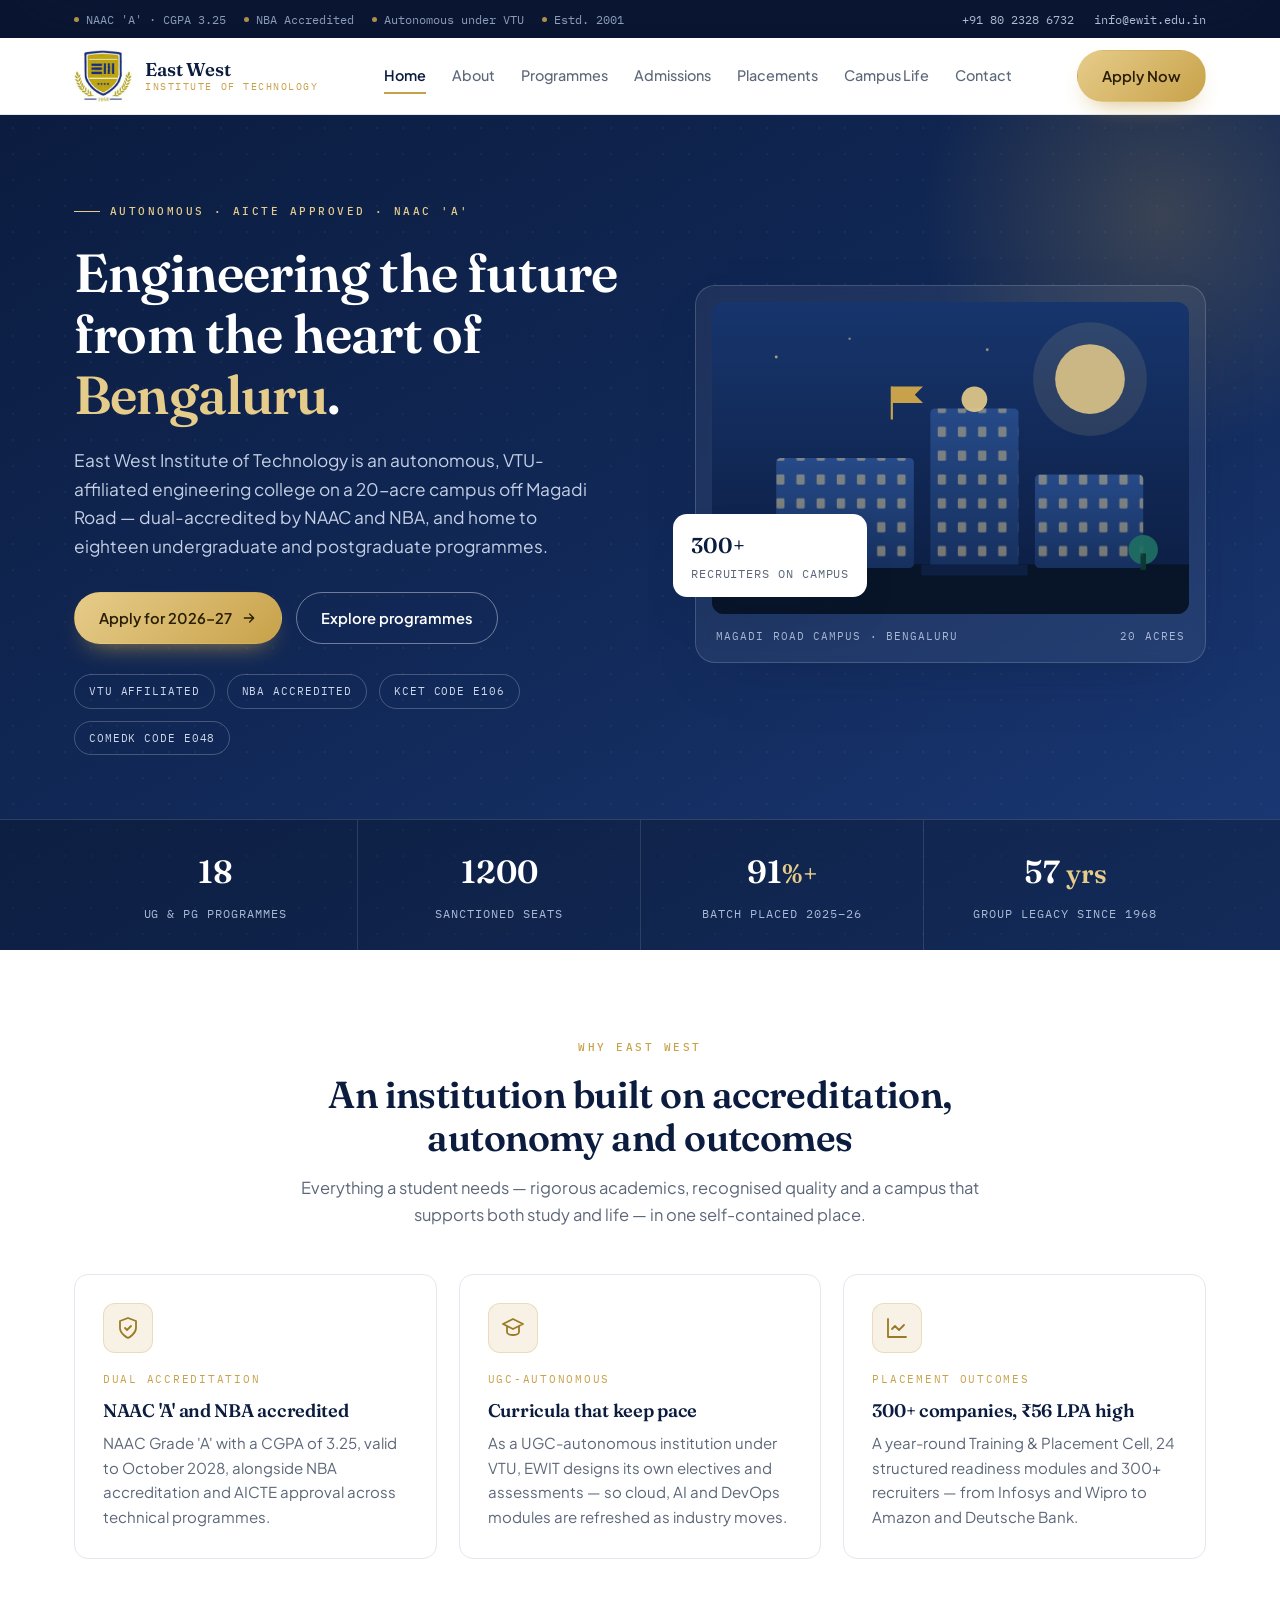
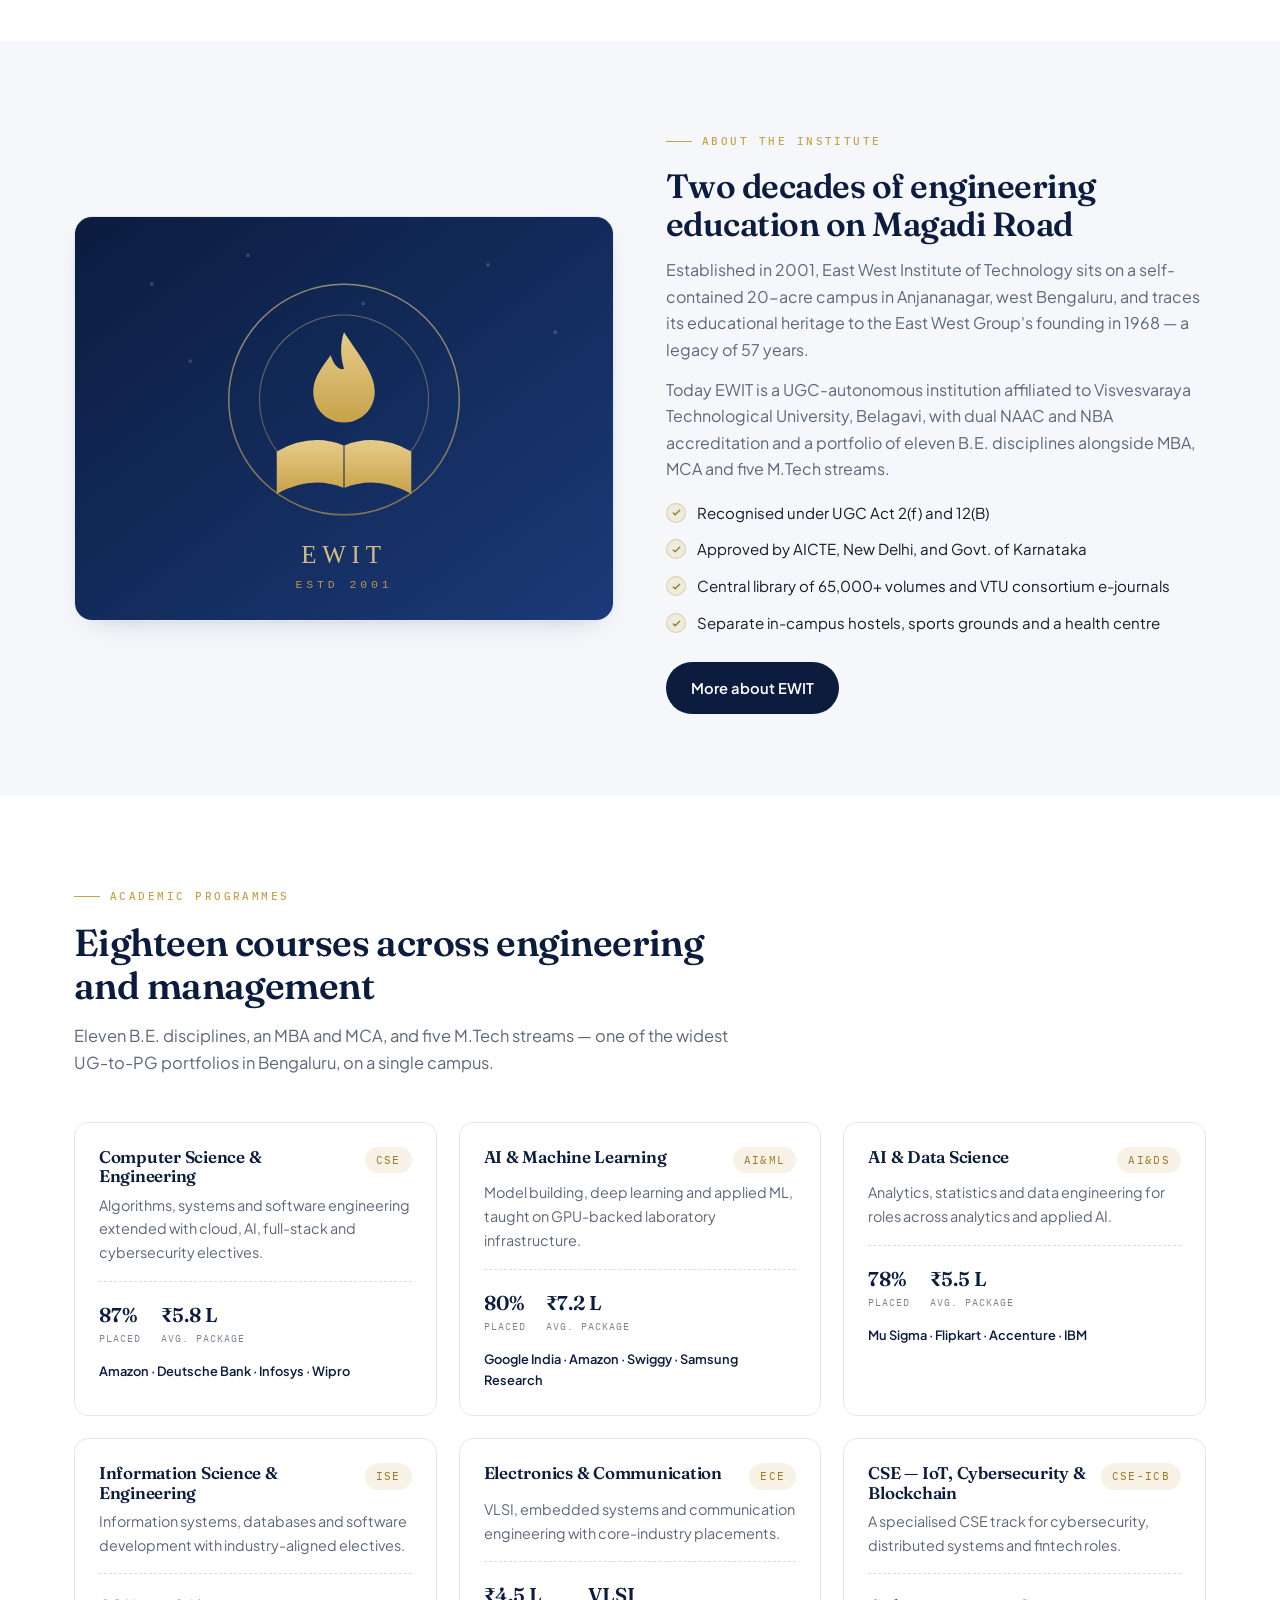
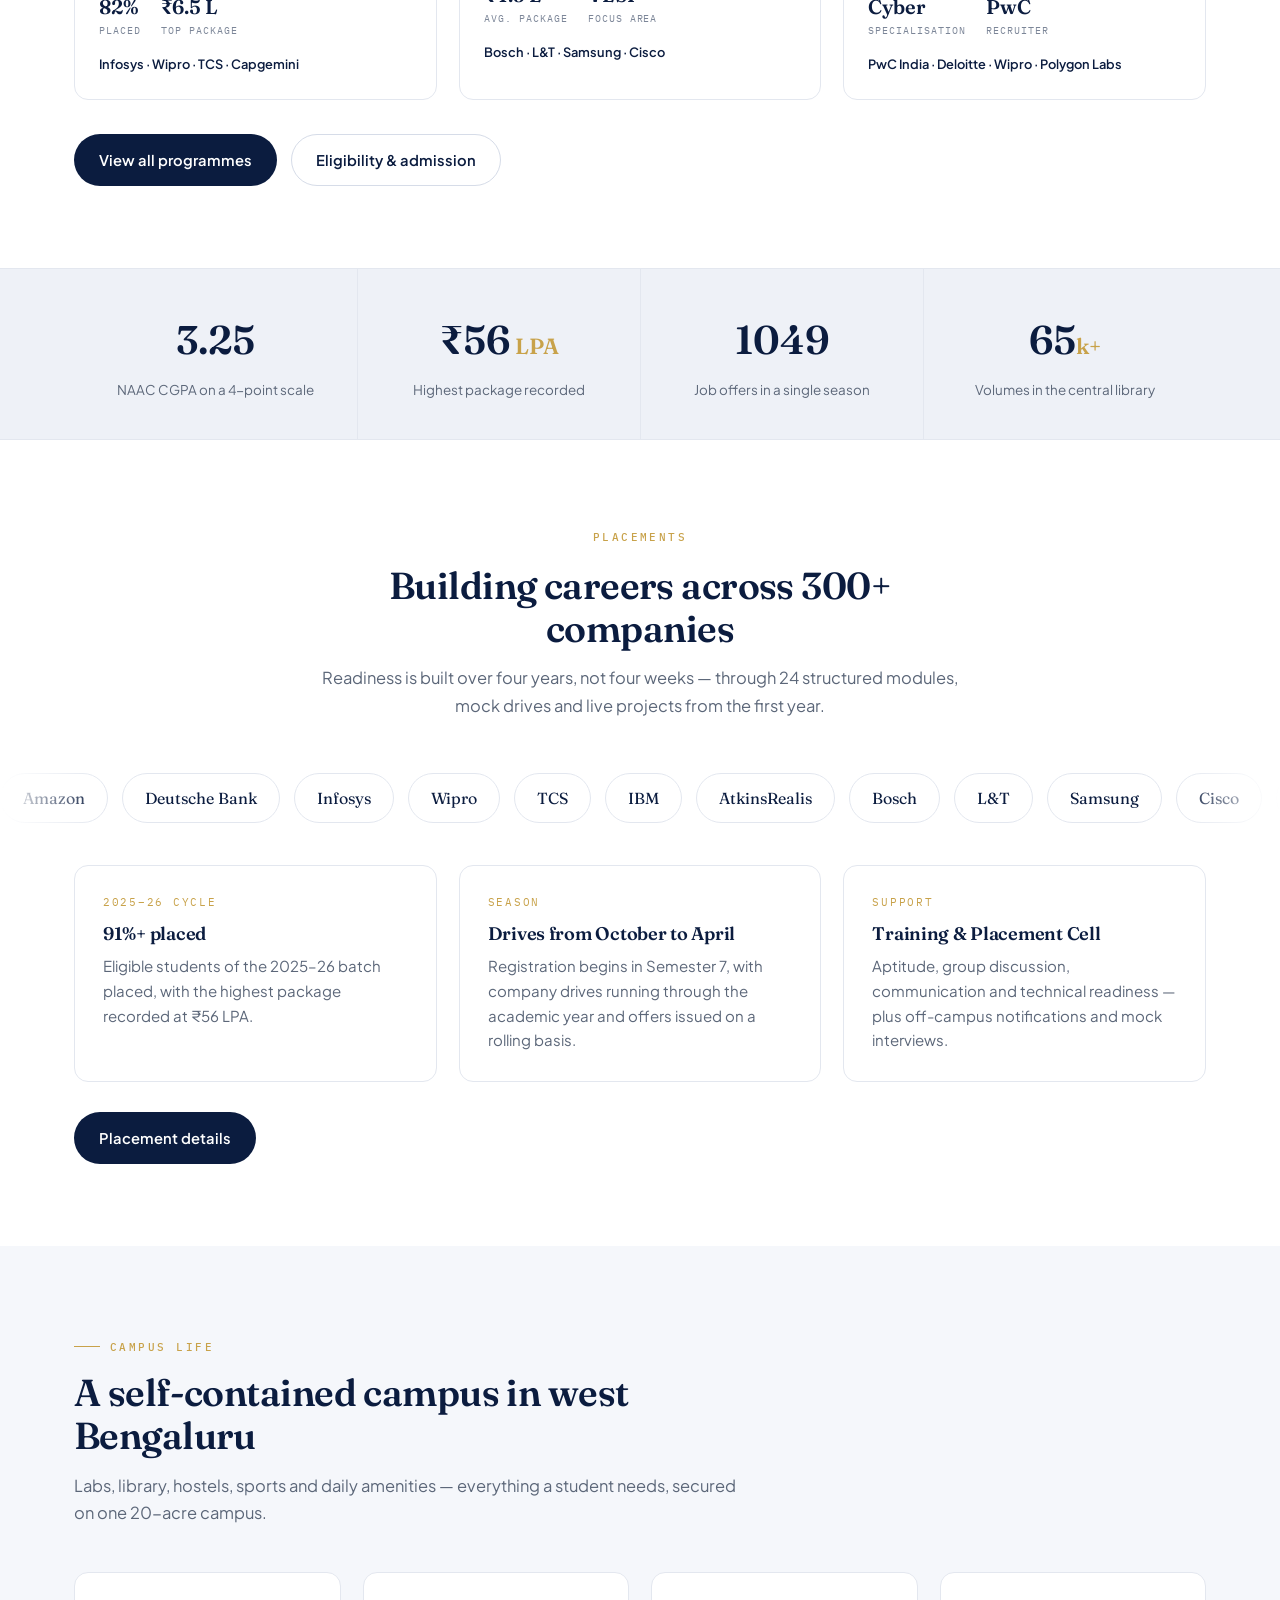
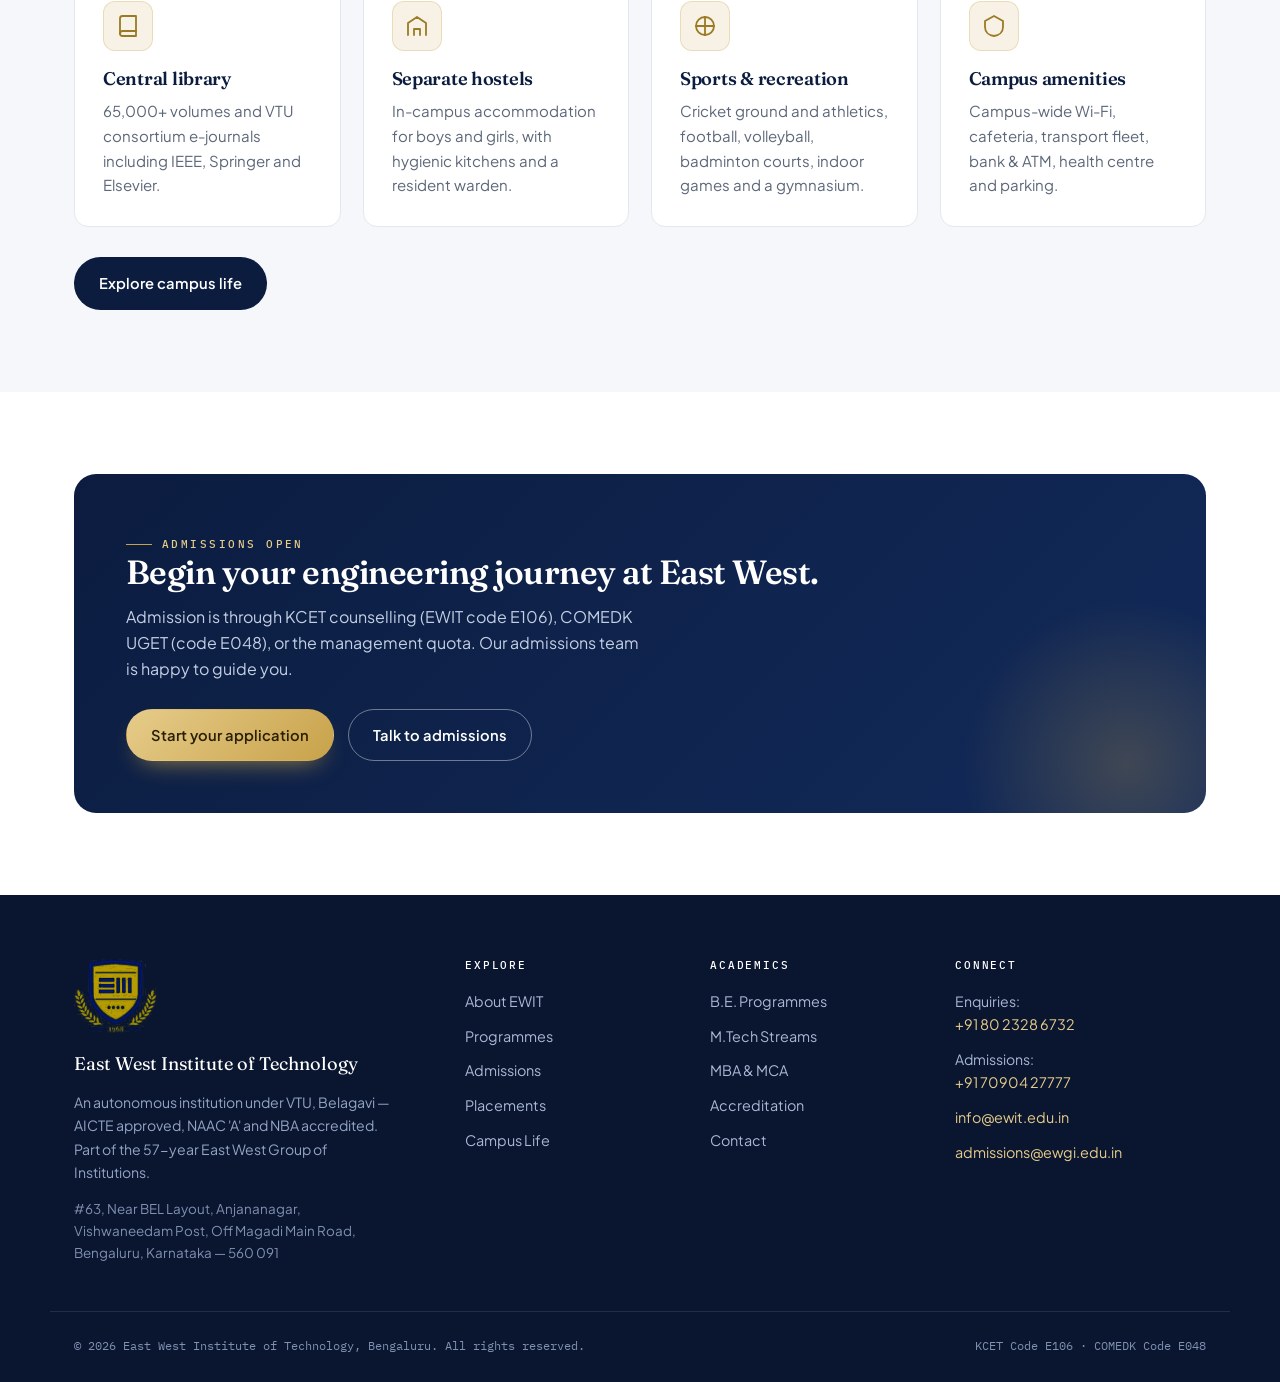
==== commit 7c620e92: "Use the official East West shield logo across the site" ====
--- a/index.html
+++ b/index.html
@@ -5,7 +5,7 @@
 <meta name="viewport" content="width=device-width, initial-scale=1.0" />
 <title>East West Institute of Technology, Bengaluru | Autonomous · NAAC 'A'</title>
 <meta name="description" content="East West Institute of Technology (EWIT), Bengaluru — an autonomous, AICTE-approved, VTU-affiliated engineering college. NAAC 'A' (CGPA 3.25), NBA accredited, 18 UG & PG programmes on a 20-acre campus." />
-<link rel="icon" href="assets/img/logo.svg" type="image/svg+xml" />
+<link rel="icon" href="assets/img/favicon.png" type="image/png" />
 <link rel="preconnect" href="https://fonts.googleapis.com" />
 <link rel="preconnect" href="https://fonts.gstatic.com" crossorigin />
 <link href="https://fonts.googleapis.com/css2?family=Fraunces:opsz,wght@9..144,400;9..144,500;9..144,600;9..144,700&family=Plus+Jakarta+Sans:wght@400;500;600;700&family=IBM+Plex+Mono:wght@400;500&display=swap" rel="stylesheet" />
@@ -32,7 +32,7 @@
 <header class="site-header" id="siteHeader">
   <div class="container header-inner">
     <a class="brand" href="index.html">
-      <img class="brand-crest" src="assets/img/logo.svg" alt="East West Institute of Technology crest" />
+      <img class="brand-crest" src="assets/img/logo.png" alt="East West Institute of Technology crest" />
       <span class="brand-text">
         <span class="brand-top">East West</span>
         <span class="brand-sub">Institute of Technology</span>
@@ -381,7 +381,7 @@
 <footer class="site-footer">
   <div class="container footer-top">
     <div class="footer-brand">
-      <img class="footer-crest" src="assets/img/logo.svg" alt="" />
+      <img class="footer-crest" src="assets/img/logo.png" alt="" />
       <p class="footer-name">East West Institute of Technology</p>
       <p class="footer-desc">An autonomous institution under VTU, Belagavi — AICTE approved, NAAC 'A' and NBA accredited. Part of the 57-year East West Group of Institutions.</p>
       <p class="footer-addr">#63, Near BEL Layout, Anjananagar, Vishwaneedam Post, Off Magadi Main Road, Bengaluru, Karnataka — 560 091</p>
--- a/assets/css/style.css
+++ b/assets/css/style.css
@@ -89,8 +89,8 @@
 .site-header.scrolled{box-shadow:0 12px 30px -22px rgba(11,28,63,.5)}
 .header-inner{display:flex;align-items:center;justify-content:space-between;gap:20px;min-height:76px}
 .brand{display:flex;align-items:center;gap:13px;flex-shrink:0}
-.brand-crest{width:50px;height:50px;transition:width .3s ease,height .3s ease}
-.site-header.scrolled .brand-crest{width:44px;height:44px}
+.brand-crest{height:52px;width:auto;transition:height .3s ease}
+.site-header.scrolled .brand-crest{height:46px}
 .brand-text{display:flex;flex-direction:column;line-height:1.05}
 .brand-top{font-family:var(--font-display);font-weight:600;font-size:1.16rem;color:var(--navy);letter-spacing:-.01em}
 .brand-sub{font-family:var(--font-mono);font-size:.6rem;letter-spacing:.16em;text-transform:uppercase;color:var(--gold);margin-top:3px}
@@ -375,7 +375,7 @@
 /* ---------- Footer ---------- */
 .site-footer{background:var(--navy-3);color:#a9b8d4;padding:64px 0 26px;margin-top:0}
 .footer-top{display:grid;grid-template-columns:1.7fr 1fr 1fr 1.2fr;gap:36px}
-.footer-crest{width:66px;height:66px;margin-bottom:16px}
+.footer-crest{height:74px;width:auto;margin-bottom:16px}
 .footer-name{font-family:var(--font-display);color:#fff;font-size:1.14rem;margin-bottom:12px}
 .footer-desc{font-size:.88rem;color:#93a4c4;margin-bottom:14px;max-width:320px}
 .footer-addr{font-size:.84rem;color:#7f90b0;max-width:320px}
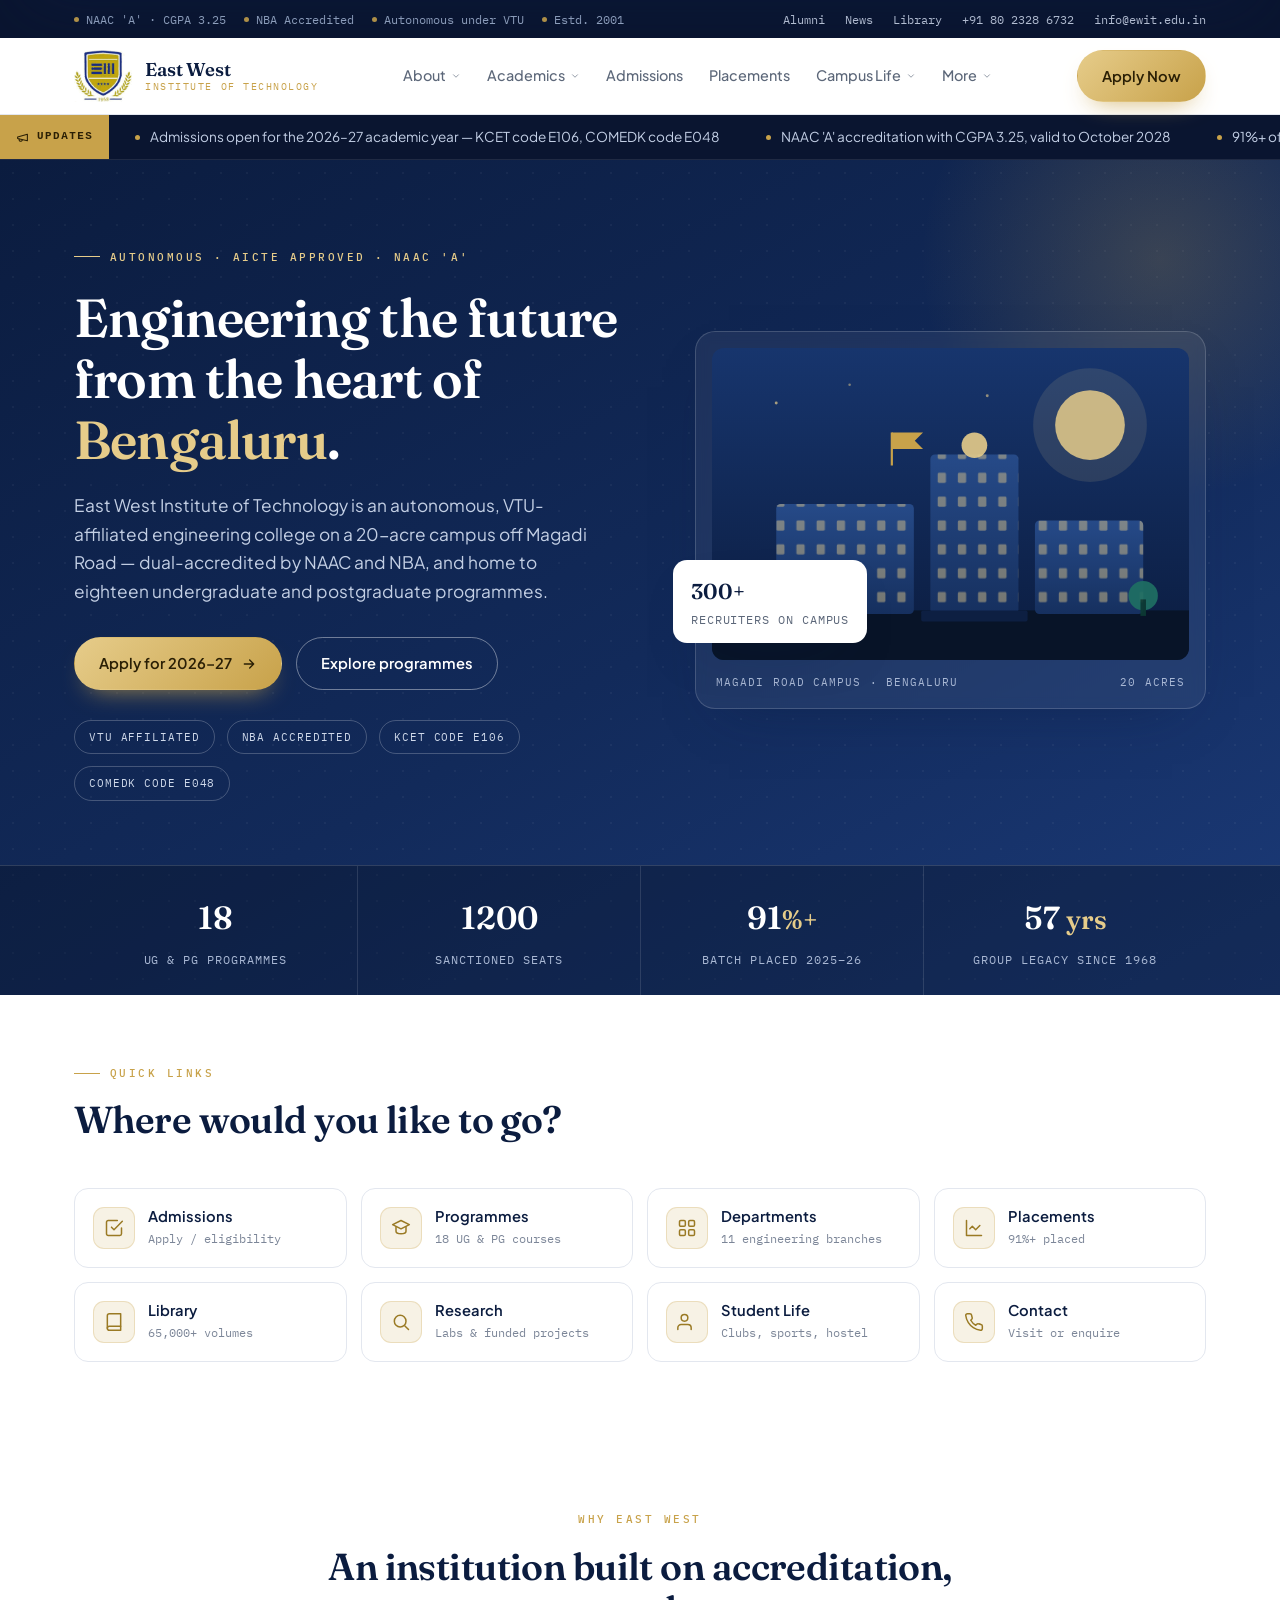
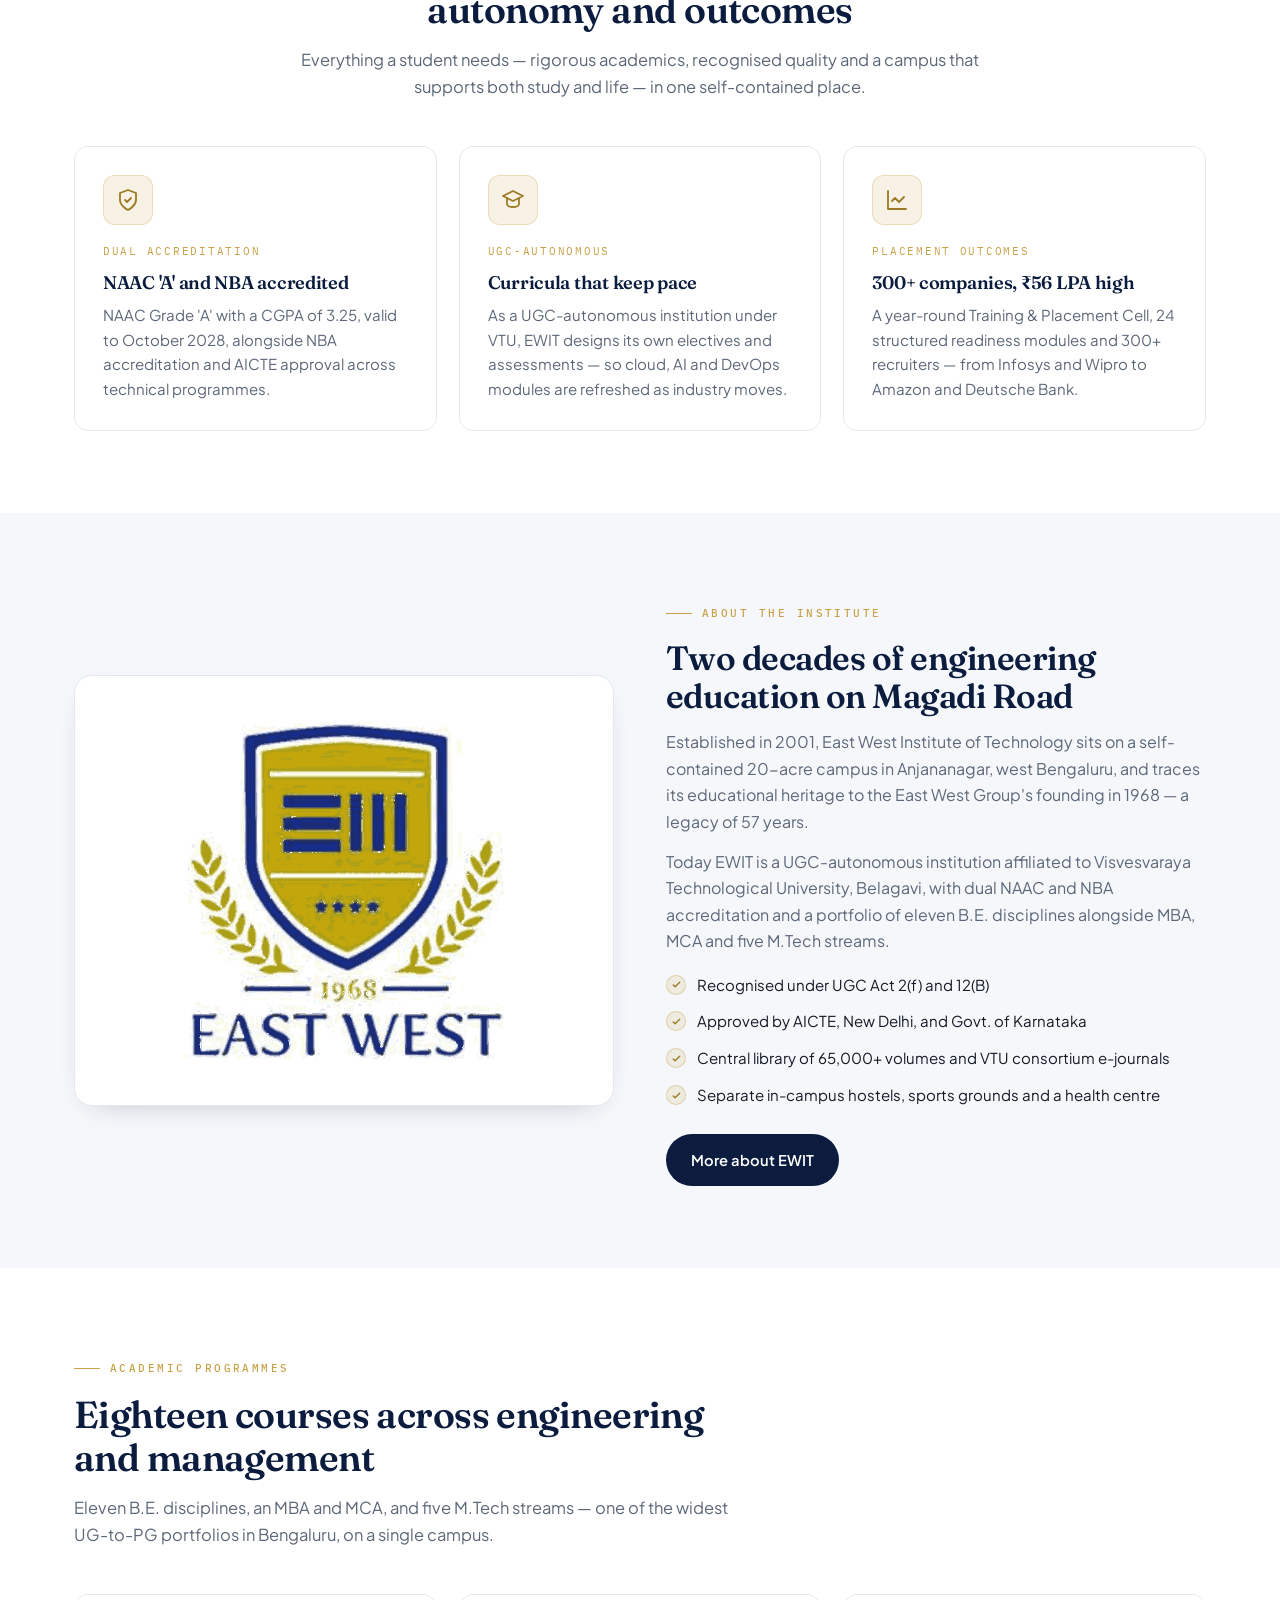
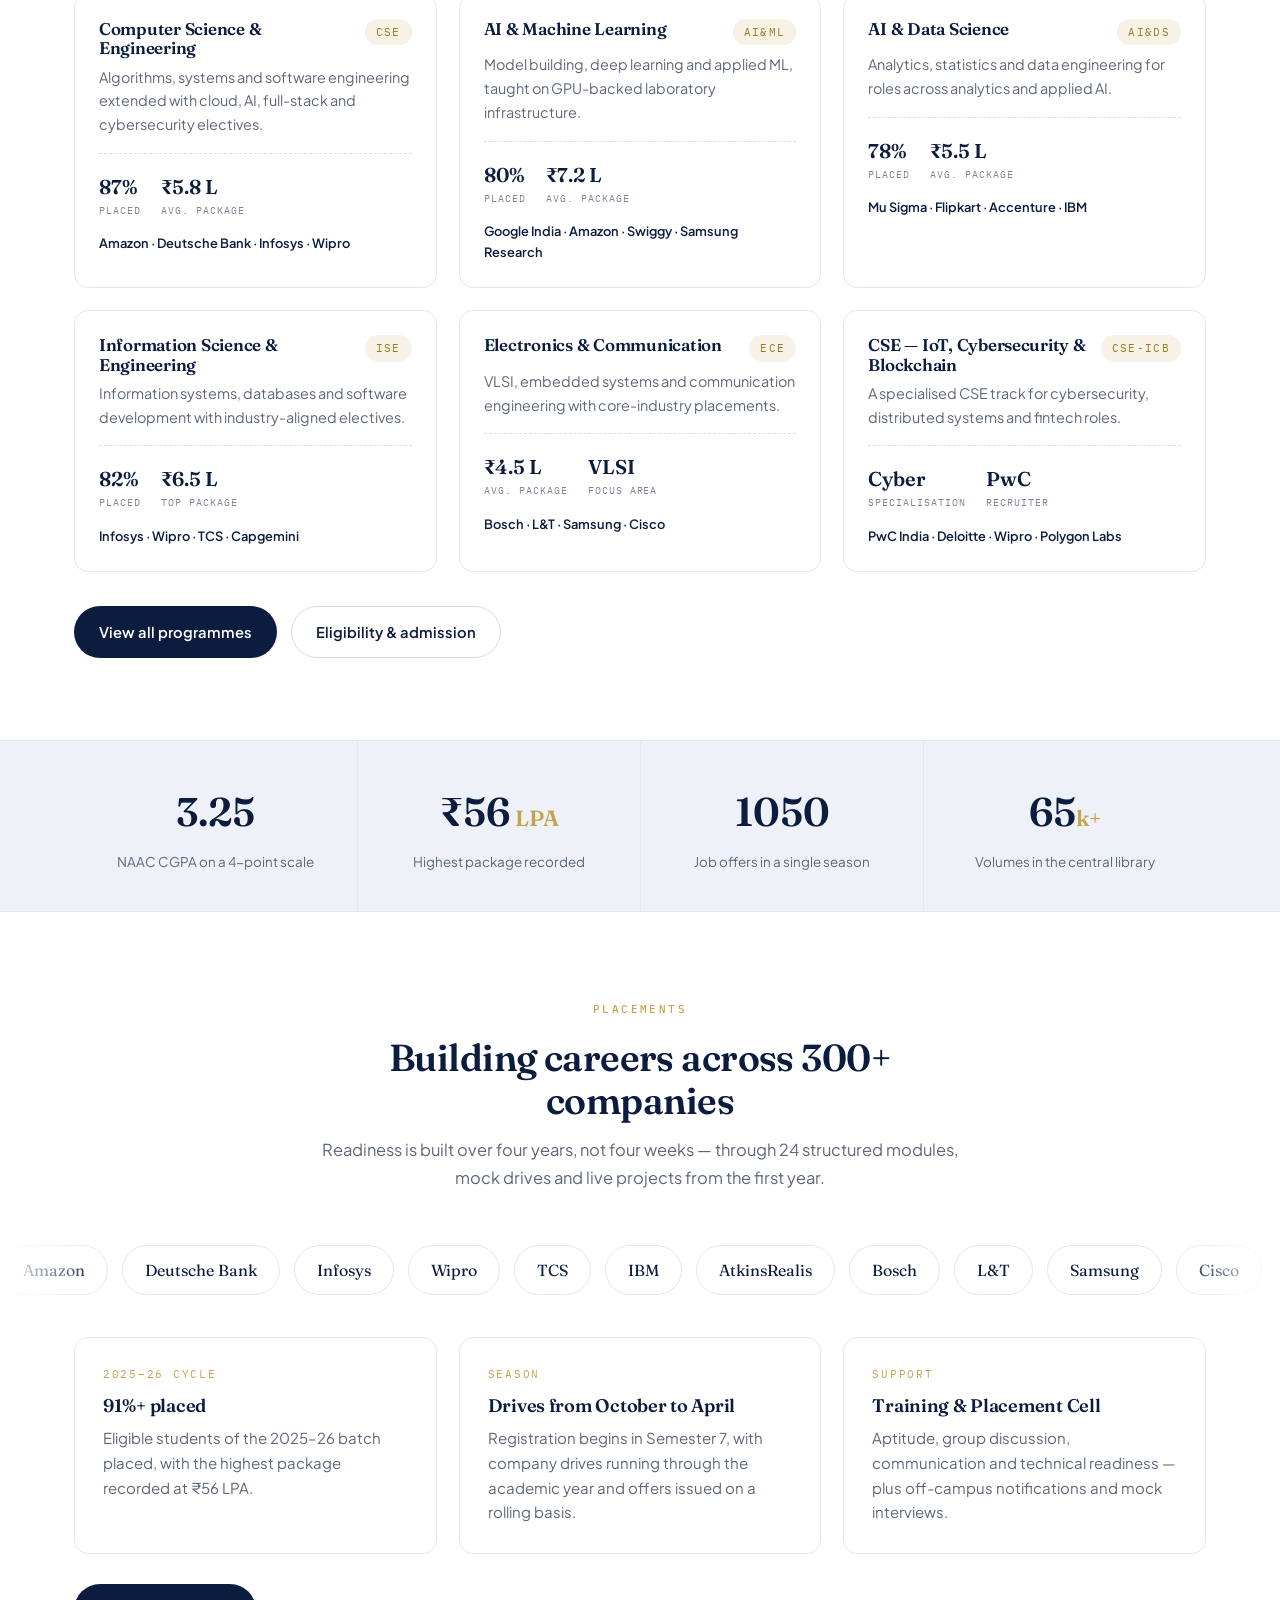
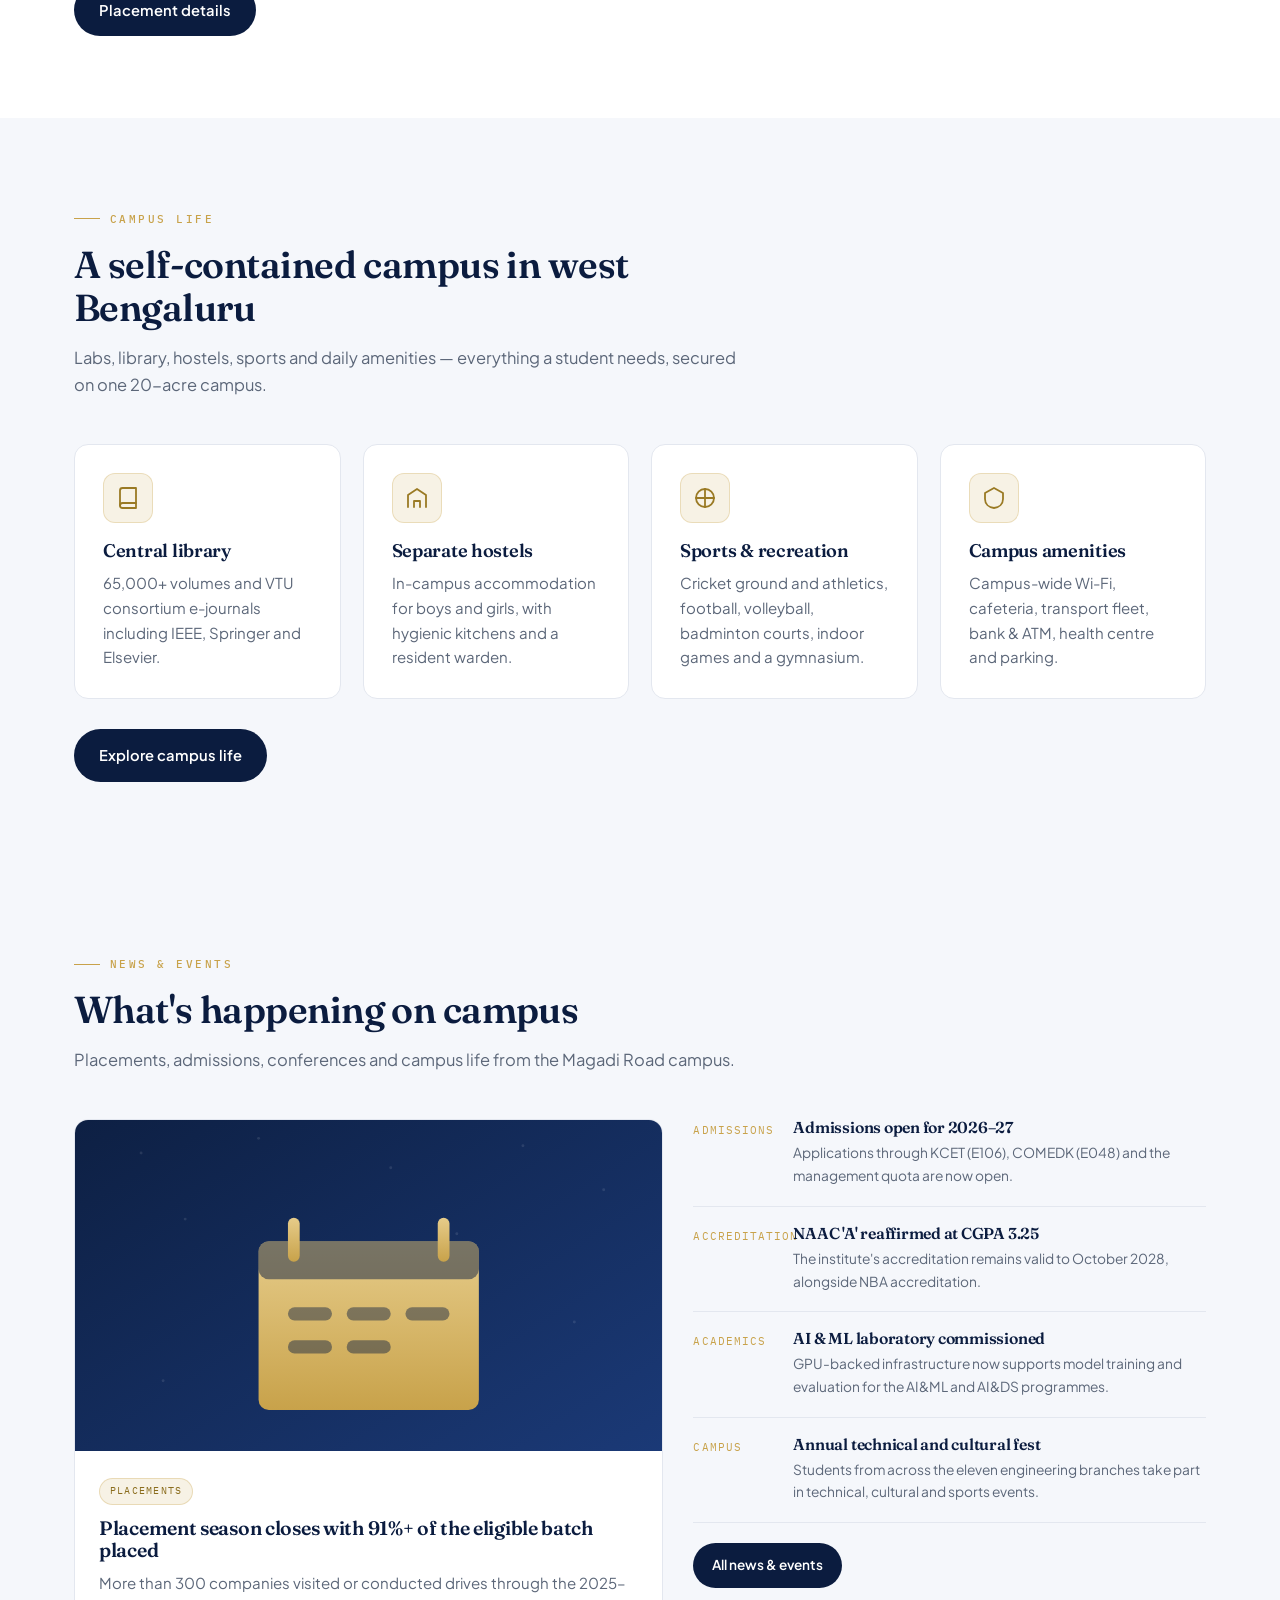
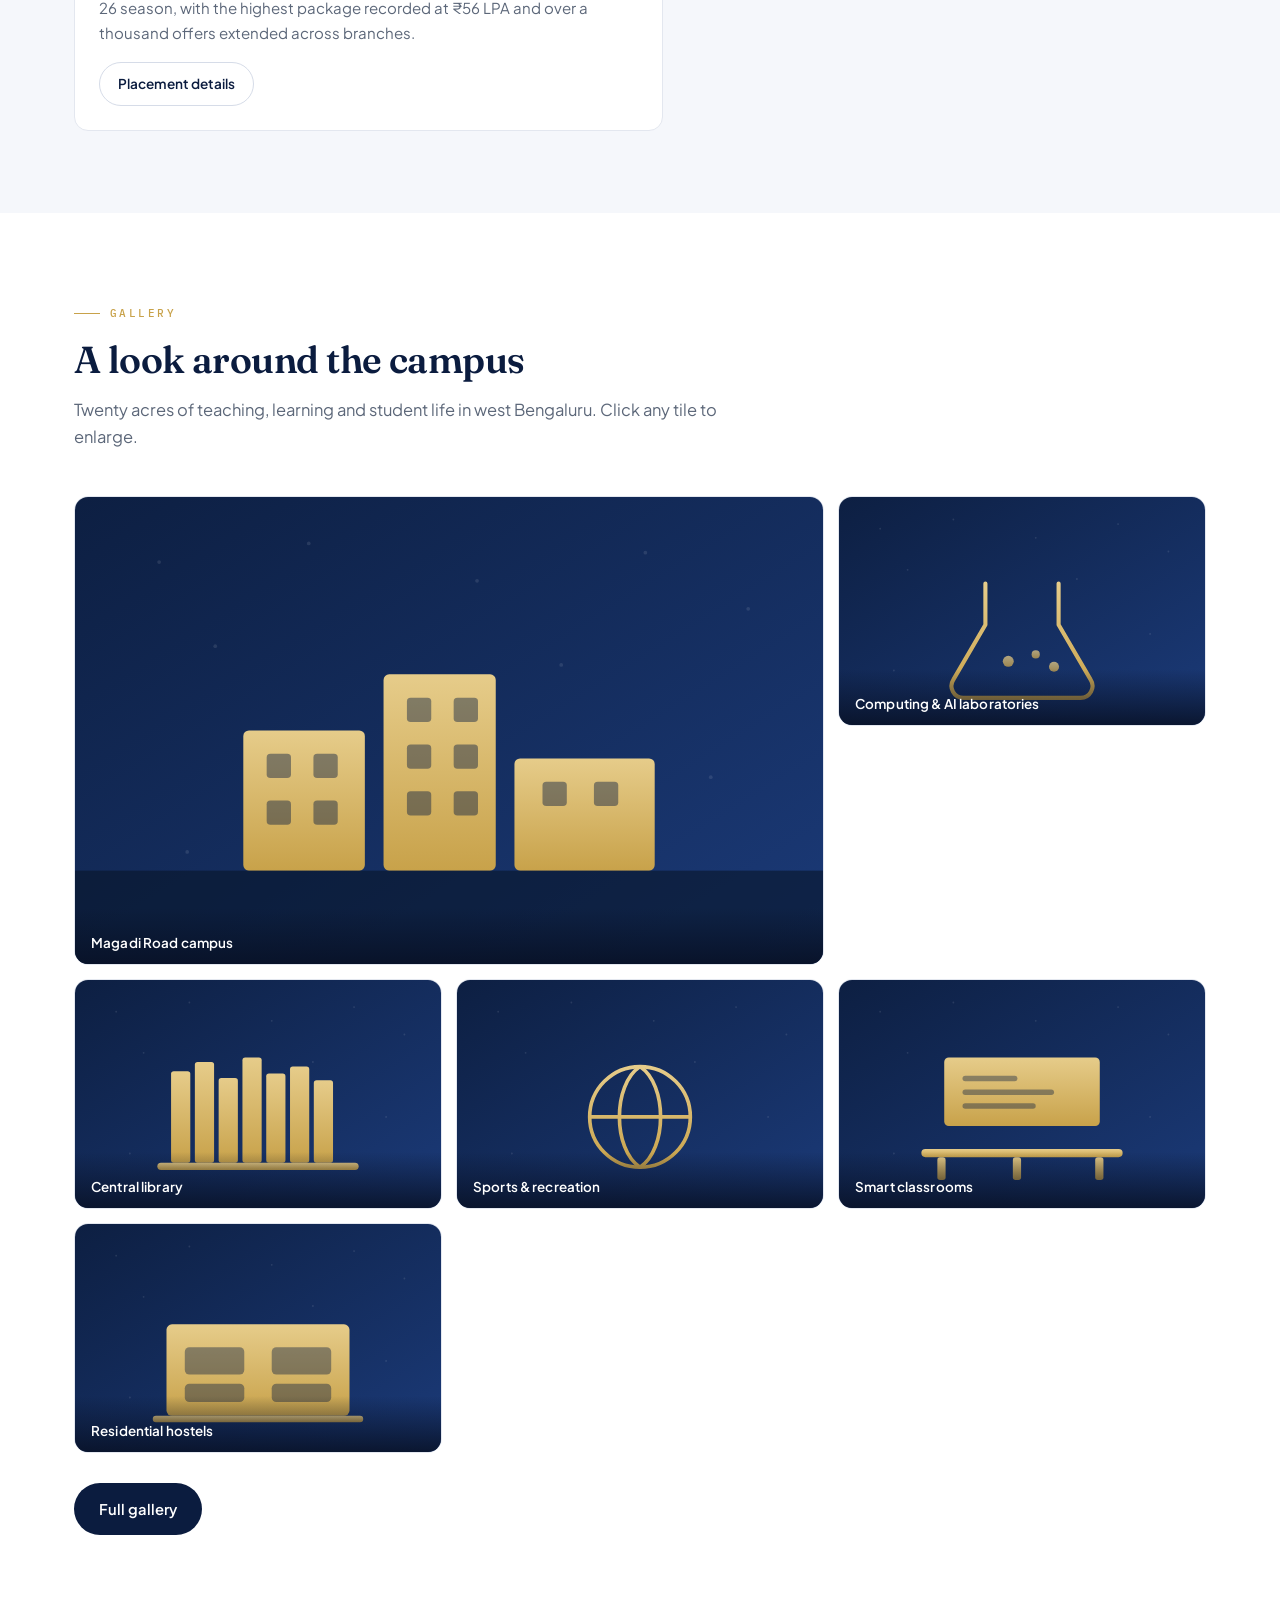
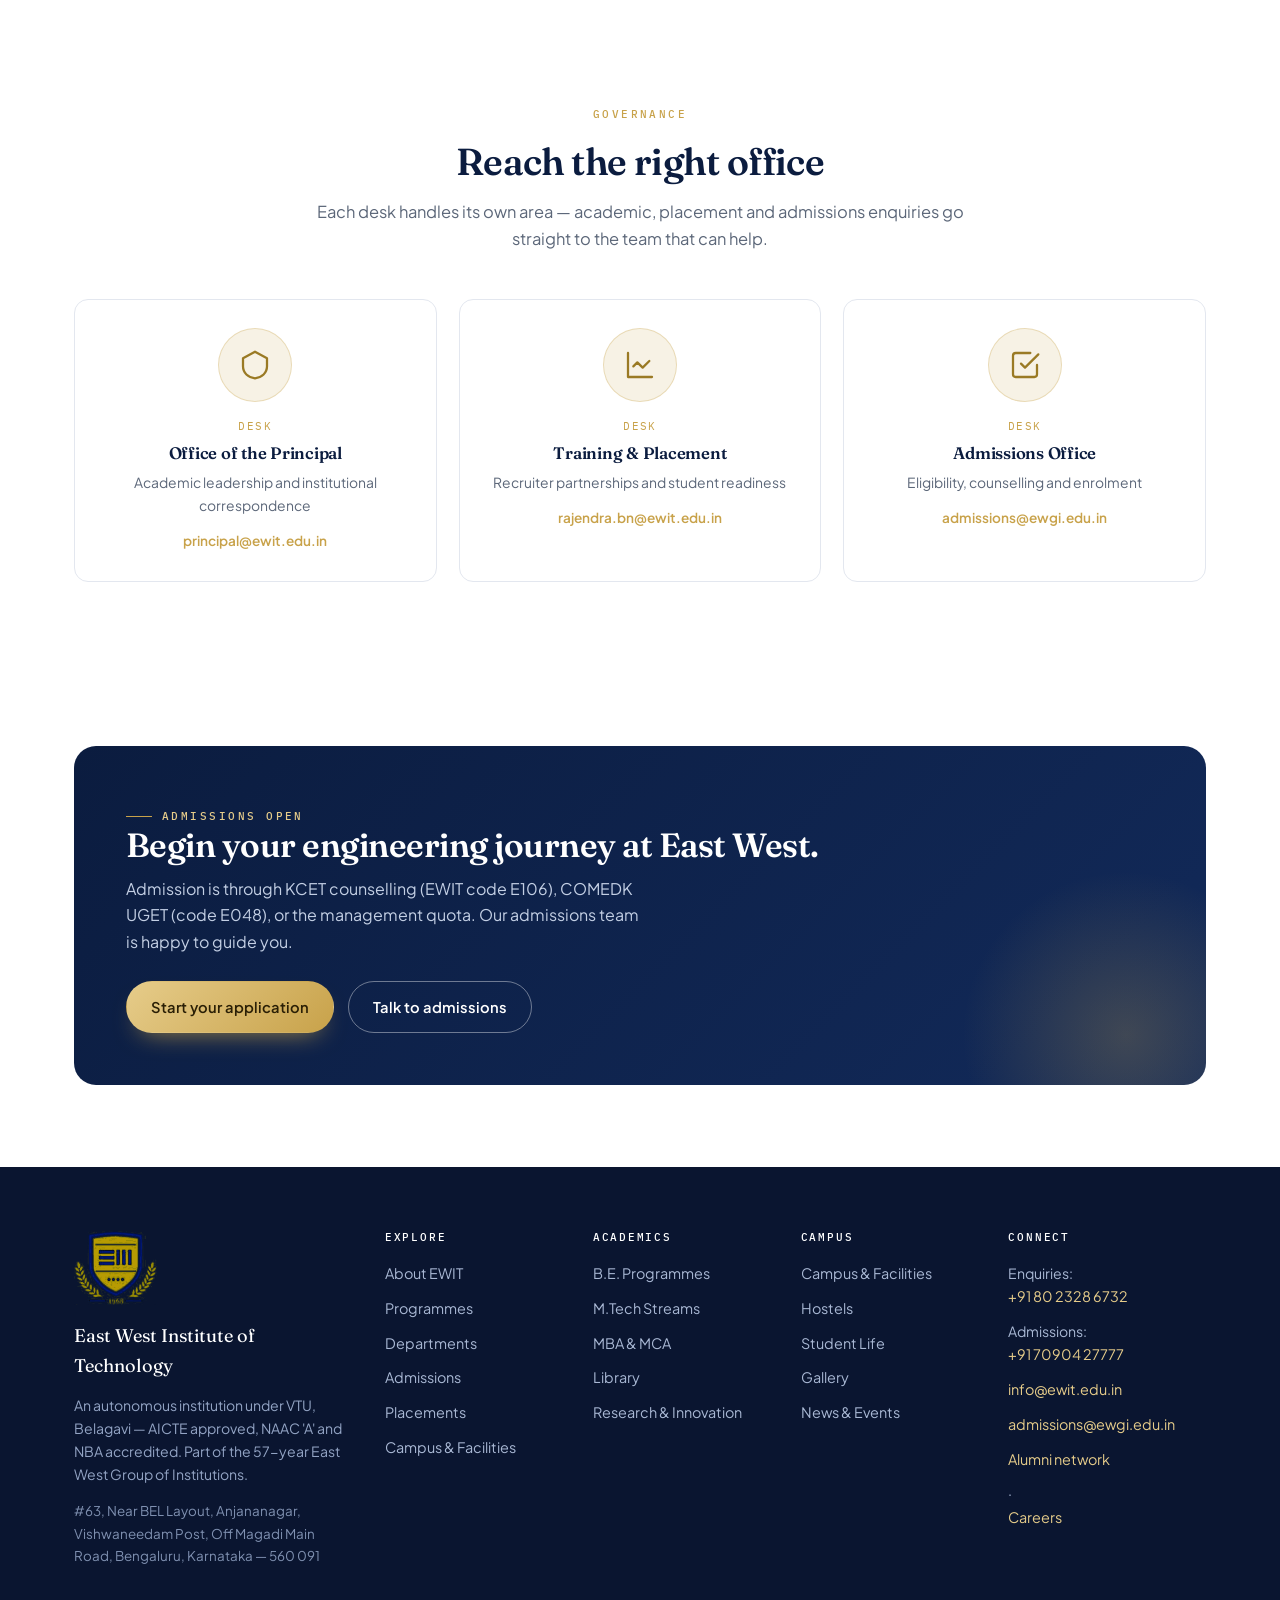
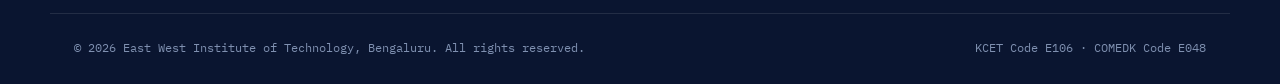
==== commit 322cccc2: "Expand to a full college site: 14 pages, dropdown nav, news, gallery, departments, research, library" ====
--- a/index.html
+++ b/index.html
@@ -17,12 +17,15 @@
 <div class="topbar">
   <div class="container topbar-inner">
     <div class="topbar-left">
-      <span>NAAC 'A' · CGPA 3.25</span>
+      <span>NAAC 'A' &middot; CGPA 3.25</span>
       <span>NBA Accredited</span>
       <span>Autonomous under VTU</span>
       <span>Estd. 2001</span>
     </div>
     <div class="topbar-right">
+      <a href="alumni.html">Alumni</a>
+      <a href="news.html">News</a>
+      <a href="library.html">Library</a>
       <a href="tel:+918023286732">+91 80 2328 6732</a>
       <a href="mailto:info@ewit.edu.in">info@ewit.edu.in</a>
     </div>
@@ -33,19 +36,47 @@
   <div class="container header-inner">
     <a class="brand" href="index.html">
       <img class="brand-crest" src="assets/img/logo.png" alt="East West Institute of Technology crest" />
-      <span class="brand-text">
-        <span class="brand-top">East West</span>
-        <span class="brand-sub">Institute of Technology</span>
-      </span>
+      <span class="brand-text"><span class="brand-top">East West</span><span class="brand-sub">Institute of Technology</span></span>
     </a>
     <nav class="nav" aria-label="Primary">
-      <a href="index.html">Home</a>
-      <a href="about.html">About</a>
-      <a href="programmes.html">Programmes</a>
+      <div class="nav-item has-drop">
+        <a href="about.html">About <svg class="caret" viewBox="0 0 24 24" fill="none" stroke="currentColor" stroke-width="2.4" stroke-linecap="round" stroke-linejoin="round"><path d="m6 9 6 6 6-6"/></svg></a>
+        <div class="drop">
+          <a href="about.html">About EWIT</a>
+          <a href="about.html#leadership">Leadership &amp; Governance</a>
+          <a href="about.html#accreditation">Accreditation</a>
+          <a href="campus.html">Campus &amp; Facilities</a>
+        </div>
+      </div>
+      <div class="nav-item has-drop">
+        <a href="programmes.html">Academics <svg class="caret" viewBox="0 0 24 24" fill="none" stroke="currentColor" stroke-width="2.4" stroke-linecap="round" stroke-linejoin="round"><path d="m6 9 6 6 6-6"/></svg></a>
+        <div class="drop">
+          <a href="programmes.html">Programmes</a>
+          <a href="departments.html">Departments</a>
+          <a href="library.html">Library</a>
+          <a href="research.html">Research &amp; Innovation</a>
+        </div>
+      </div>
       <a href="admissions.html">Admissions</a>
       <a href="placements.html">Placements</a>
-      <a href="campus.html">Campus Life</a>
-      <a href="contact.html">Contact</a>
+      <div class="nav-item has-drop">
+        <a href="campus.html">Campus Life <svg class="caret" viewBox="0 0 24 24" fill="none" stroke="currentColor" stroke-width="2.4" stroke-linecap="round" stroke-linejoin="round"><path d="m6 9 6 6 6-6"/></svg></a>
+        <div class="drop">
+          <a href="campus.html">Campus &amp; Facilities</a>
+          <a href="student-life.html">Student Life</a>
+          <a href="campus.html#hostels">Hostels</a>
+          <a href="gallery.html">Gallery</a>
+        </div>
+      </div>
+      <div class="nav-item has-drop">
+        <a href="news.html">More <svg class="caret" viewBox="0 0 24 24" fill="none" stroke="currentColor" stroke-width="2.4" stroke-linecap="round" stroke-linejoin="round"><path d="m6 9 6 6 6-6"/></svg></a>
+        <div class="drop">
+          <a href="news.html">News &amp; Events</a>
+          <a href="gallery.html">Gallery</a>
+          <a href="alumni.html">Alumni</a>
+          <a href="contact.html">Contact</a>
+        </div>
+      </div>
     </nav>
     <div class="header-cta">
       <a class="btn btn-gold" href="admissions.html">Apply Now</a>
@@ -55,14 +86,46 @@
 </header>
 
 <div class="mobile-nav" id="mobileNav">
-  <a href="index.html">Home</a>
-  <a href="about.html">About</a>
+  <div class="mn-group">About</div>
+  <a href="about.html">About EWIT</a>
+  <a href="about.html#leadership">Leadership &amp; Governance</a>
+  <a href="about.html#accreditation">Accreditation</a>
+  <div class="mn-group">Academics</div>
   <a href="programmes.html">Programmes</a>
+  <a href="departments.html">Departments</a>
+  <a href="library.html">Library</a>
+  <a href="research.html">Research &amp; Innovation</a>
+  <div class="mn-group">Admissions &amp; Placements</div>
   <a href="admissions.html">Admissions</a>
   <a href="placements.html">Placements</a>
-  <a href="campus.html">Campus Life</a>
+  <div class="mn-group">Campus</div>
+  <a href="campus.html">Campus &amp; Facilities</a>
+  <a href="student-life.html">Student Life</a>
+  <a href="gallery.html">Gallery</a>
+  <div class="mn-group">More</div>
+  <a href="news.html">News &amp; Events</a>
+  <a href="alumni.html">Alumni</a>
   <a href="contact.html">Contact</a>
   <a class="btn btn-gold" href="admissions.html">Apply Now</a>
+</div>
+
+<div class="ticker" aria-label="Latest announcements">
+  <div class="ticker-label">
+    <svg viewBox="0 0 24 24" fill="none" stroke="currentColor" stroke-width="2" stroke-linecap="round" stroke-linejoin="round"><path d="m3 11 18-5v12L3 14v-3z"/><path d="M11.6 16.8a3 3 0 1 1-5.8-1.6"/></svg>
+    <span>Updates</span>
+  </div>
+  <div class="ticker-view">
+    <div class="ticker-track">
+      <span>Admissions open for the 2026&ndash;27 academic year &mdash; KCET code E106, COMEDK code E048</span>
+      <span>NAAC 'A' accreditation with CGPA 3.25, valid to October 2028</span>
+      <span>91%+ of the 2025&ndash;26 eligible batch placed; highest package &rupee;56 LPA</span>
+      <span>300+ recruiting companies visited or conducted drives this season</span>
+      <span>Admissions open for the 2026&ndash;27 academic year &mdash; KCET code E106, COMEDK code E048</span>
+      <span>NAAC 'A' accreditation with CGPA 3.25, valid to October 2028</span>
+      <span>91%+ of the 2025&ndash;26 eligible batch placed; highest package &rupee;56 LPA</span>
+      <span>300+ recruiting companies visited or conducted drives this season</span>
+    </div>
+  </div>
 </div>
 
 <main id="main">
@@ -143,6 +206,25 @@
   </section>
 
   <!-- ================= WHY ================= -->
+  <section class="section tight">
+    <div class="container">
+      <div class="section-head reveal">
+        <span class="eyebrow">Quick links</span>
+        <h2>Where would you like to go?</h2>
+      </div>
+      <div class="quicklinks reveal">
+<a class="qlink" href="admissions.html"><span class="qi"><svg viewBox="0 0 24 24" fill="none" stroke="currentColor" stroke-width="1.8" stroke-linecap="round" stroke-linejoin="round"><path d="M9 11l3 3L22 4"/><path d="M21 12v7a2 2 0 0 1-2 2H5a2 2 0 0 1-2-2V5a2 2 0 0 1 2-2h11"/></svg></span><span><span class="qt">Admissions</span><span class="qs">Apply / eligibility</span></span></a>
+<a class="qlink" href="programmes.html"><span class="qi"><svg viewBox="0 0 24 24" fill="none" stroke="currentColor" stroke-width="1.8" stroke-linecap="round" stroke-linejoin="round"><path d="M12 3 2 8l10 5 10-5-10-5z"/><path d="M6 10.5V16c0 1.7 2.7 3 6 3s6-1.3 6-3v-5.5"/></svg></span><span><span class="qt">Programmes</span><span class="qs">18 UG &amp; PG courses</span></span></a>
+<a class="qlink" href="departments.html"><span class="qi"><svg viewBox="0 0 24 24" fill="none" stroke="currentColor" stroke-width="1.8" stroke-linecap="round" stroke-linejoin="round"><rect x="3" y="3" width="7" height="7" rx="1.5"/><rect x="14" y="3" width="7" height="7" rx="1.5"/><rect x="3" y="14" width="7" height="7" rx="1.5"/><rect x="14" y="14" width="7" height="7" rx="1.5"/></svg></span><span><span class="qt">Departments</span><span class="qs">11 engineering branches</span></span></a>
+<a class="qlink" href="placements.html"><span class="qi"><svg viewBox="0 0 24 24" fill="none" stroke="currentColor" stroke-width="1.8" stroke-linecap="round" stroke-linejoin="round"><path d="M3 3v18h18"/><path d="m19 9-5 5-4-4-3 3"/></svg></span><span><span class="qt">Placements</span><span class="qs">91%+ placed</span></span></a>
+<a class="qlink" href="library.html"><span class="qi"><svg viewBox="0 0 24 24" fill="none" stroke="currentColor" stroke-width="1.8" stroke-linecap="round" stroke-linejoin="round"><path d="M4 19.5A2.5 2.5 0 0 1 6.5 17H20"/><path d="M6.5 2H20v20H6.5A2.5 2.5 0 0 1 4 19.5v-15A2.5 2.5 0 0 1 6.5 2z"/></svg></span><span><span class="qt">Library</span><span class="qs">65,000+ volumes</span></span></a>
+<a class="qlink" href="research.html"><span class="qi"><svg viewBox="0 0 24 24" fill="none" stroke="currentColor" stroke-width="1.8" stroke-linecap="round" stroke-linejoin="round"><circle cx="11" cy="11" r="7"/><path d="m21 21-4.3-4.3"/></svg></span><span><span class="qt">Research</span><span class="qs">Labs &amp; funded projects</span></span></a>
+<a class="qlink" href="student-life.html"><span class="qi"><svg viewBox="0 0 24 24" fill="none" stroke="currentColor" stroke-width="1.8" stroke-linecap="round" stroke-linejoin="round"><path d="M17 21v-2a4 4 0 0 0-4-4H5a4 4 0 0 0-4 4v2"/><circle cx="9" cy="7" r="4"/></svg></span><span><span class="qt">Student Life</span><span class="qs">Clubs, sports, hostel</span></span></a>
+<a class="qlink" href="contact.html"><span class="qi"><svg viewBox="0 0 24 24" fill="none" stroke="currentColor" stroke-width="1.8" stroke-linecap="round" stroke-linejoin="round"><path d="M22 16.9v3a2 2 0 0 1-2.2 2 19.8 19.8 0 0 1-8.6-3.1 19.5 19.5 0 0 1-6-6A19.8 19.8 0 0 1 2.1 4.2 2 2 0 0 1 4.1 2h3a2 2 0 0 1 2 1.7c.1 1 .4 1.9.7 2.8a2 2 0 0 1-.5 2.1L8.1 9.9a16 16 0 0 0 6 6l1.3-1.3a2 2 0 0 1 2.1-.4c.9.3 1.8.6 2.8.7a2 2 0 0 1 1.7 2z"/></svg></span><span><span class="qt">Contact</span><span class="qs">Visit or enquire</span></span></a>
+      </div>
+    </div>
+  </section>
+
   <section class="section">
     <div class="container">
       <div class="section-head center reveal">
@@ -176,28 +258,8 @@
   <!-- ================= ABOUT PREVIEW ================= -->
   <section class="section alt">
     <div class="container split">
-      <div class="split-media reveal">
-        <svg viewBox="0 0 560 420" role="img" aria-label="Abstract illustration of academic achievement">
-          <defs>
-            <linearGradient id="g1" x1="0" y1="0" x2="1" y2="1"><stop offset="0" stop-color="#0b1c3f"/><stop offset="1" stop-color="#1b3a78"/></linearGradient>
-            <linearGradient id="g2" x1="0" y1="0" x2="0" y2="1"><stop offset="0" stop-color="#e6cc8a"/><stop offset="1" stop-color="#c8a24a"/></linearGradient>
-          </defs>
-          <rect width="560" height="420" fill="url(#g1)"/>
-          <g opacity="0.16" fill="#fff">
-            <circle cx="80" cy="70" r="2"/><circle cx="180" cy="40" r="2"/><circle cx="300" cy="90" r="2"/>
-            <circle cx="430" cy="50" r="2"/><circle cx="500" cy="120" r="2"/><circle cx="120" cy="150" r="2"/>
-          </g>
-          <circle cx="280" cy="190" r="120" fill="none" stroke="url(#g2)" stroke-width="1.6" opacity="0.6"/>
-          <circle cx="280" cy="190" r="88" fill="none" stroke="url(#g2)" stroke-width="1.2" opacity="0.4"/>
-          <path d="M280 120 C300 150 312 164 312 182 C312 200 298 214 280 214 C262 214 248 200 248 182 C248 168 256 158 266 144 C270 156 276 160 280 158 C276 144 276 132 280 120 Z" fill="url(#g2)"/>
-          <path d="M210 244 Q246 224 280 238 L280 282 Q246 268 210 288 Z" fill="url(#g2)"/>
-          <path d="M350 244 Q314 224 280 238 L280 282 Q314 268 350 288 Z" fill="url(#g2)"/>
-          <line x1="280" y1="238" x2="280" y2="282" stroke="#0b1c3f" stroke-width="2" opacity="0.5"/>
-          <g font-family="Georgia, serif" fill="#e6cc8a" opacity="0.9">
-            <text x="280" y="360" text-anchor="middle" font-size="26" letter-spacing="6">EWIT</text>
-            <text x="280" y="386" text-anchor="middle" font-size="12" font-family="monospace" letter-spacing="4" fill="#c8a24a">ESTD 2001</text>
-          </g>
-        </svg>
+      <div class="split-media reveal logo-panel">
+        <img src="assets/img/logo-full.png" alt="East West Group of Institutions logo" />
       </div>
       <div class="split-body reveal">
         <span class="eyebrow">About the institute</span>
@@ -358,6 +420,80 @@
   </section>
 
   <!-- ================= CTA ================= -->
+  <section class="section alt">
+    <div class="container">
+      <div class="section-head reveal">
+        <span class="eyebrow">News &amp; events</span>
+        <h2>What's happening on campus</h2>
+        <p>Placements, admissions, conferences and campus life from the Magadi Road campus.</p>
+      </div>
+      <div class="news-grid">
+        <article class="news-feature reveal">
+          <div class="nf-media"><svg viewBox="0 0 800 500" role="img" aria-hidden="true" preserveAspectRatio="xMidYMid slice"><defs><linearGradient id="tg1" x1="0" y1="0" x2="1" y2="1"><stop offset="0" stop-color="#0d1f42"/><stop offset="1" stop-color="#1b3a78"/></linearGradient><linearGradient id="tgg1" x1="0" y1="0" x2="0" y2="1"><stop offset="0" stop-color="#e6cc8a"/><stop offset="1" stop-color="#c8a24a"/></linearGradient></defs><rect width="800" height="500" fill="url(#tg1)"/><g fill="#ffffff" opacity="0.10"><circle cx="90" cy="70" r="2"/><circle cx="250" cy="50" r="2"/><circle cx="430" cy="90" r="2"/><circle cx="610" cy="60" r="2"/><circle cx="720" cy="120" r="2"/><circle cx="150" cy="160" r="2"/><circle cx="520" cy="180" r="2"/><circle cx="680" cy="300" r="2"/><circle cx="120" cy="380" r="2"/></g><g fill="url(#tgg1)"><rect x="250" y="190" width="300" height="230" rx="14"/></g><rect x="250" y="190" width="300" height="52" rx="14" fill="#0d1f42" opacity="0.5"/><g fill="#0d1f42" opacity="0.45"><rect x="290" y="280" width="60" height="18" rx="9"/><rect x="370" y="280" width="60" height="18" rx="9"/><rect x="290" y="325" width="60" height="18" rx="9"/><rect x="370" y="325" width="60" height="18" rx="9"/><rect x="450" y="280" width="60" height="18" rx="9"/></g><g fill="url(#tgg1)"><rect x="290" y="158" width="16" height="60" rx="8"/><rect x="494" y="158" width="16" height="60" rx="8"/></g></svg></div>
+          <div class="nf-body">
+            <span class="pill">Placements</span>
+            <h3>Placement season closes with 91%+ of the eligible batch placed</h3>
+            <p>More than 300 companies visited or conducted drives through the 2025&ndash;26 season, with the highest package recorded at &#8377;56 LPA and over a thousand offers extended across branches.</p>
+            <p style="margin-top:16px"><a class="btn btn-outline btn-sm" href="placements.html">Placement details</a></p>
+          </div>
+        </article>
+        <div class="news-list reveal">
+          <div class="news-item">
+            <div class="news-date">Admissions</div>
+            <div><h4>Admissions open for 2026&ndash;27</h4><p>Applications through KCET (E106), COMEDK (E048) and the management quota are now open.</p></div>
+          </div>
+          <div class="news-item">
+            <div class="news-date">Accreditation</div>
+            <div><h4>NAAC 'A' reaffirmed at CGPA 3.25</h4><p>The institute's accreditation remains valid to October 2028, alongside NBA accreditation.</p></div>
+          </div>
+          <div class="news-item">
+            <div class="news-date">Academics</div>
+            <div><h4>AI &amp; ML laboratory commissioned</h4><p>GPU-backed infrastructure now supports model training and evaluation for the AI&amp;ML and AI&amp;DS programmes.</p></div>
+          </div>
+          <div class="news-item">
+            <div class="news-date">Campus</div>
+            <div><h4>Annual technical and cultural fest</h4><p>Students from across the eleven engineering branches take part in technical, cultural and sports events.</p></div>
+          </div>
+          <div style="margin-top:20px"><a class="btn btn-navy btn-sm" href="news.html">All news &amp; events</a></div>
+        </div>
+      </div>
+    </div>
+  </section>
+
+  <section class="section">
+    <div class="container">
+      <div class="section-head reveal">
+        <span class="eyebrow">Gallery</span>
+        <h2>A look around the campus</h2>
+        <p>Twenty acres of teaching, learning and student life in west Bengaluru. Click any tile to enlarge.</p>
+      </div>
+      <div class="gallery reveal">
+<button class="g-item wide" type="button" aria-label="View Magadi Road campus"><svg viewBox="0 0 800 500" role="img" aria-hidden="true" preserveAspectRatio="xMidYMid slice"><defs><linearGradient id="tg2" x1="0" y1="0" x2="1" y2="1"><stop offset="0" stop-color="#0d1f42"/><stop offset="1" stop-color="#1b3a78"/></linearGradient><linearGradient id="tgg2" x1="0" y1="0" x2="0" y2="1"><stop offset="0" stop-color="#e6cc8a"/><stop offset="1" stop-color="#c8a24a"/></linearGradient></defs><rect width="800" height="500" fill="url(#tg2)"/><g fill="#ffffff" opacity="0.10"><circle cx="90" cy="70" r="2"/><circle cx="250" cy="50" r="2"/><circle cx="430" cy="90" r="2"/><circle cx="610" cy="60" r="2"/><circle cx="720" cy="120" r="2"/><circle cx="150" cy="160" r="2"/><circle cx="520" cy="180" r="2"/><circle cx="680" cy="300" r="2"/><circle cx="120" cy="380" r="2"/></g><g fill="url(#tgg1)"><rect x="180" y="250" width="130" height="150" rx="6"/><rect x="330" y="190" width="120" height="210" rx="6"/><rect x="470" y="280" width="150" height="120" rx="6"/></g><g fill="#0d1f42" opacity="0.45"><rect x="205" y="275" width="26" height="26" rx="4"/><rect x="255" y="275" width="26" height="26" rx="4"/><rect x="205" y="325" width="26" height="26" rx="4"/><rect x="255" y="325" width="26" height="26" rx="4"/><rect x="355" y="215" width="26" height="26" rx="4"/><rect x="405" y="215" width="26" height="26" rx="4"/><rect x="355" y="265" width="26" height="26" rx="4"/><rect x="405" y="265" width="26" height="26" rx="4"/><rect x="355" y="315" width="26" height="26" rx="4"/><rect x="405" y="315" width="26" height="26" rx="4"/><rect x="500" y="305" width="26" height="26" rx="4"/><rect x="555" y="305" width="26" height="26" rx="4"/></g><rect y="400" width="800" height="100" fill="#081428" opacity="0.6"/></svg><span class="g-cap">Magadi Road campus</span></button>
+<button class="g-item" type="button" aria-label="View Computing &amp; AI laboratories"><svg viewBox="0 0 800 500" role="img" aria-hidden="true" preserveAspectRatio="xMidYMid slice"><defs><linearGradient id="tg3" x1="0" y1="0" x2="1" y2="1"><stop offset="0" stop-color="#0d1f42"/><stop offset="1" stop-color="#1b3a78"/></linearGradient><linearGradient id="tgg3" x1="0" y1="0" x2="0" y2="1"><stop offset="0" stop-color="#e6cc8a"/><stop offset="1" stop-color="#c8a24a"/></linearGradient></defs><rect width="800" height="500" fill="url(#tg3)"/><g fill="#ffffff" opacity="0.10"><circle cx="90" cy="70" r="2"/><circle cx="250" cy="50" r="2"/><circle cx="430" cy="90" r="2"/><circle cx="610" cy="60" r="2"/><circle cx="720" cy="120" r="2"/><circle cx="150" cy="160" r="2"/><circle cx="520" cy="180" r="2"/><circle cx="680" cy="300" r="2"/><circle cx="120" cy="380" r="2"/></g><g fill="none" stroke="url(#tgg3)" stroke-width="9" stroke-linecap="round" stroke-linejoin="round"><path d="M320 190v90l-70 120a26 26 0 0 0 22 40h256a26 26 0 0 0 22-40l-70-120v-90"/><path d="M300 190h200"/><path d="M290 320h220"/></g><g fill="url(#tgg3)" opacity="0.75"><circle cx="370" cy="360" r="12"/><circle cx="430" cy="345" r="9"/><circle cx="470" cy="372" r="11"/></g></svg><span class="g-cap">Computing &amp; AI laboratories</span></button>
+<button class="g-item" type="button" aria-label="View Central library"><svg viewBox="0 0 800 500" role="img" aria-hidden="true" preserveAspectRatio="xMidYMid slice"><defs><linearGradient id="tg4" x1="0" y1="0" x2="1" y2="1"><stop offset="0" stop-color="#0d1f42"/><stop offset="1" stop-color="#1b3a78"/></linearGradient><linearGradient id="tgg4" x1="0" y1="0" x2="0" y2="1"><stop offset="0" stop-color="#e6cc8a"/><stop offset="1" stop-color="#c8a24a"/></linearGradient></defs><rect width="800" height="500" fill="url(#tg4)"/><g fill="#ffffff" opacity="0.10"><circle cx="90" cy="70" r="2"/><circle cx="250" cy="50" r="2"/><circle cx="430" cy="90" r="2"/><circle cx="610" cy="60" r="2"/><circle cx="720" cy="120" r="2"/><circle cx="150" cy="160" r="2"/><circle cx="520" cy="180" r="2"/><circle cx="680" cy="300" r="2"/><circle cx="120" cy="380" r="2"/></g><g fill="url(#tgg4)"><rect x="210" y="200" width="42" height="200" rx="6"/><rect x="262" y="180" width="42" height="220" rx="6"/><rect x="314" y="215" width="42" height="185" rx="6"/><rect x="366" y="170" width="42" height="230" rx="6"/><rect x="418" y="205" width="42" height="195" rx="6"/><rect x="470" y="190" width="42" height="210" rx="6"/><rect x="522" y="220" width="42" height="180" rx="6"/></g><rect x="180" y="400" width="440" height="16" rx="8" fill="url(#tgg4)"/></svg><span class="g-cap">Central library</span></button>
+<button class="g-item" type="button" aria-label="View Sports &amp; recreation"><svg viewBox="0 0 800 500" role="img" aria-hidden="true" preserveAspectRatio="xMidYMid slice"><defs><linearGradient id="tg5" x1="0" y1="0" x2="1" y2="1"><stop offset="0" stop-color="#0d1f42"/><stop offset="1" stop-color="#1b3a78"/></linearGradient><linearGradient id="tgg5" x1="0" y1="0" x2="0" y2="1"><stop offset="0" stop-color="#e6cc8a"/><stop offset="1" stop-color="#c8a24a"/></linearGradient></defs><rect width="800" height="500" fill="url(#tg5)"/><g fill="#ffffff" opacity="0.10"><circle cx="90" cy="70" r="2"/><circle cx="250" cy="50" r="2"/><circle cx="430" cy="90" r="2"/><circle cx="610" cy="60" r="2"/><circle cx="720" cy="120" r="2"/><circle cx="150" cy="160" r="2"/><circle cx="520" cy="180" r="2"/><circle cx="680" cy="300" r="2"/><circle cx="120" cy="380" r="2"/></g><g fill="none" stroke="url(#tgg5)" stroke-width="8"><circle cx="400" cy="300" r="110"/><path d="M290 300h220M400 190c60 40 60 180 0 220M400 190c-60 40-60 180 0 220"/></g><path d="M180 430h440" stroke="url(#tgg5)" stroke-width="10" stroke-linecap="round" opacity="0.6"/></svg><span class="g-cap">Sports &amp; recreation</span></button>
+<button class="g-item" type="button" aria-label="View Smart classrooms"><svg viewBox="0 0 800 500" role="img" aria-hidden="true" preserveAspectRatio="xMidYMid slice"><defs><linearGradient id="tg6" x1="0" y1="0" x2="1" y2="1"><stop offset="0" stop-color="#0d1f42"/><stop offset="1" stop-color="#1b3a78"/></linearGradient><linearGradient id="tgg6" x1="0" y1="0" x2="0" y2="1"><stop offset="0" stop-color="#e6cc8a"/><stop offset="1" stop-color="#c8a24a"/></linearGradient></defs><rect width="800" height="500" fill="url(#tg6)"/><g fill="#ffffff" opacity="0.10"><circle cx="90" cy="70" r="2"/><circle cx="250" cy="50" r="2"/><circle cx="430" cy="90" r="2"/><circle cx="610" cy="60" r="2"/><circle cx="720" cy="120" r="2"/><circle cx="150" cy="160" r="2"/><circle cx="520" cy="180" r="2"/><circle cx="680" cy="300" r="2"/><circle cx="120" cy="380" r="2"/></g><g fill="url(#tgg6)"><rect x="230" y="170" width="340" height="150" rx="10"/></g><g fill="#0d1f42" opacity="0.4"><rect x="270" y="210" width="120" height="12" rx="6"/><rect x="270" y="240" width="200" height="12" rx="6"/><rect x="270" y="270" width="160" height="12" rx="6"/></g><g fill="url(#tgg6)"><rect x="180" y="370" width="440" height="18" rx="9"/><rect x="215" y="388" width="18" height="50" rx="6"/><rect x="380" y="388" width="18" height="50" rx="6"/><rect x="560" y="388" width="18" height="50" rx="6"/></g></svg><span class="g-cap">Smart classrooms</span></button>
+<button class="g-item" type="button" aria-label="View Residential hostels"><svg viewBox="0 0 800 500" role="img" aria-hidden="true" preserveAspectRatio="xMidYMid slice"><defs><linearGradient id="tg7" x1="0" y1="0" x2="1" y2="1"><stop offset="0" stop-color="#0d1f42"/><stop offset="1" stop-color="#1b3a78"/></linearGradient><linearGradient id="tgg7" x1="0" y1="0" x2="0" y2="1"><stop offset="0" stop-color="#e6cc8a"/><stop offset="1" stop-color="#c8a24a"/></linearGradient></defs><rect width="800" height="500" fill="url(#tg7)"/><g fill="#ffffff" opacity="0.10"><circle cx="90" cy="70" r="2"/><circle cx="250" cy="50" r="2"/><circle cx="430" cy="90" r="2"/><circle cx="610" cy="60" r="2"/><circle cx="720" cy="120" r="2"/><circle cx="150" cy="160" r="2"/><circle cx="520" cy="180" r="2"/><circle cx="680" cy="300" r="2"/><circle cx="120" cy="380" r="2"/></g><g fill="url(#tgg7)"><rect x="200" y="220" width="400" height="200" rx="12"/></g><g fill="#0d1f42" opacity="0.42"><rect x="240" y="270" width="130" height="60" rx="10"/><rect x="430" y="270" width="130" height="60" rx="10"/><rect x="240" y="350" width="130" height="40" rx="10"/><rect x="430" y="350" width="130" height="40" rx="10"/></g><rect x="170" y="420" width="460" height="14" rx="7" fill="url(#tgg7)"/></svg><span class="g-cap">Residential hostels</span></button>
+      </div>
+      <div style="margin-top:30px"><a class="btn btn-navy" href="gallery.html">Full gallery</a></div>
+    </div>
+  </section>
+
+  <section class="section">
+    <div class="container">
+      <div class="section-head center reveal">
+        <span class="eyebrow center">Governance</span>
+        <h2>Reach the right office</h2>
+        <p>Each desk handles its own area &mdash; academic, placement and admissions enquiries go straight to the team that can help.</p>
+      </div>
+      <div class="gov-grid">
+<div class="gov-card reveal"><div class="av"><svg viewBox="0 0 24 24" fill="none" stroke="currentColor" stroke-width="1.7" stroke-linecap="round" stroke-linejoin="round"><path d="M12 2 3 7v6c0 5 3.8 8.4 9 9 5.2-.6 9-4 9-9V7l-9-5z"/></svg></div><div class="role">Desk</div><h3>Office of the Principal</h3><p>Academic leadership and institutional correspondence</p><p style="margin-top:12px"><a href="mailto:principal@ewit.edu.in">principal@ewit.edu.in</a></p></div>
+<div class="gov-card reveal"><div class="av"><svg viewBox="0 0 24 24" fill="none" stroke="currentColor" stroke-width="1.7" stroke-linecap="round" stroke-linejoin="round"><path d="M3 3v18h18"/><path d="m19 9-5 5-4-4-3 3"/></svg></div><div class="role">Desk</div><h3>Training &amp; Placement</h3><p>Recruiter partnerships and student readiness</p><p style="margin-top:12px"><a href="mailto:rajendra.bn@ewit.edu.in">rajendra.bn@ewit.edu.in</a></p></div>
+<div class="gov-card reveal"><div class="av"><svg viewBox="0 0 24 24" fill="none" stroke="currentColor" stroke-width="1.7" stroke-linecap="round" stroke-linejoin="round"><path d="M9 11l3 3L22 4"/><path d="M21 12v7a2 2 0 0 1-2 2H5a2 2 0 0 1-2-2V5a2 2 0 0 1 2-2h11"/></svg></div><div class="role">Desk</div><h3>Admissions Office</h3><p>Eligibility, counselling and enrolment</p><p style="margin-top:12px"><a href="mailto:admissions@ewgi.edu.in">admissions@ewgi.edu.in</a></p></div>
+      </div>
+    </div>
+  </section>
+
   <section class="section">
     <div class="container">
       <div class="cta-band reveal">
@@ -381,40 +517,46 @@
 <footer class="site-footer">
   <div class="container footer-top">
     <div class="footer-brand">
-      <img class="footer-crest" src="assets/img/logo.png" alt="" />
+      <img class="footer-crest" src="assets/img/logo.png" alt="East West Institute of Technology logo" />
       <p class="footer-name">East West Institute of Technology</p>
-      <p class="footer-desc">An autonomous institution under VTU, Belagavi — AICTE approved, NAAC 'A' and NBA accredited. Part of the 57-year East West Group of Institutions.</p>
-      <p class="footer-addr">#63, Near BEL Layout, Anjananagar, Vishwaneedam Post, Off Magadi Main Road, Bengaluru, Karnataka — 560 091</p>
-    </div>
-    <div class="footer-col">
-      <h4>Explore</h4>
+      <p class="footer-desc">An autonomous institution under VTU, Belagavi &mdash; AICTE approved, NAAC 'A' and NBA accredited. Part of the 57-year East West Group of Institutions.</p>
+      <p class="footer-addr">#63, Near BEL Layout, Anjananagar, Vishwaneedam Post, Off Magadi Main Road, Bengaluru, Karnataka &mdash; 560 091</p>
+    </div>
+    <div class="footer-col"><h4>Explore</h4>
       <a href="about.html">About EWIT</a>
       <a href="programmes.html">Programmes</a>
+      <a href="departments.html">Departments</a>
       <a href="admissions.html">Admissions</a>
       <a href="placements.html">Placements</a>
-      <a href="campus.html">Campus Life</a>
-    </div>
-    <div class="footer-col">
-      <h4>Academics</h4>
+      <a href="campus.html">Campus &amp; Facilities</a>
+    </div>
+    <div class="footer-col"><h4>Academics</h4>
       <a href="programmes.html">B.E. Programmes</a>
       <a href="programmes.html">M.Tech Streams</a>
       <a href="programmes.html">MBA &amp; MCA</a>
-      <a href="about.html">Accreditation</a>
-      <a href="contact.html">Contact</a>
-    </div>
-    <div class="footer-col">
-      <h4>Connect</h4>
+      <a href="library.html">Library</a>
+      <a href="research.html">Research &amp; Innovation</a>
+    </div>
+    <div class="footer-col"><h4>Campus</h4>
+      <a href="campus.html">Campus &amp; Facilities</a>
+      <a href="campus.html#hostels">Hostels</a>
+      <a href="student-life.html">Student Life</a>
+      <a href="gallery.html">Gallery</a>
+      <a href="news.html">News &amp; Events</a>
+    </div>
+    <div class="footer-col"><h4>Connect</h4>
       <ul class="footer-contact">
         <li>Enquiries: <a href="tel:+918023286732">+91 80 2328 6732</a></li>
         <li>Admissions: <a href="tel:+917090427777">+91 70904 27777</a></li>
         <li><a href="mailto:info@ewit.edu.in">info@ewit.edu.in</a></li>
         <li><a href="mailto:admissions@ewgi.edu.in">admissions@ewgi.edu.in</a></li>
+        <li><a href="alumni.html">Alumni network</a> &middot; <a href="contact.html">Careers</a></li>
       </ul>
     </div>
   </div>
   <div class="container footer-bottom">
-    <span>© <span id="year"></span> East West Institute of Technology, Bengaluru. All rights reserved.</span>
-    <span>KCET Code E106 · COMEDK Code E048</span>
+    <span>&copy; <span id="year"></span> East West Institute of Technology, Bengaluru. All rights reserved.</span>
+    <span>KCET Code E106 &middot; COMEDK Code E048</span>
   </div>
 </footer>
 
@@ -422,6 +564,12 @@
   <svg viewBox="0 0 24 24" fill="none" stroke="currentColor" stroke-width="2" stroke-linecap="round" stroke-linejoin="round"><path d="M12 19V5M5 12l7-7 7 7"/></svg>
 </button>
 
+<div class="lightbox" id="lightbox" role="dialog" aria-label="Enlarged view">
+  <div class="lb-wrap">
+    <div class="lb-inner"><div class="lb-holder"></div></div>
+    <button class="lb-close" aria-label="Close">&times;</button>
+  </div>
+</div>
 <script src="assets/js/main.js"></script>
 </body>
 </html>
--- a/assets/css/style.css
+++ b/assets/css/style.css
@@ -443,3 +443,189 @@
   .reveal{opacity:1;transform:none}
   html{scroll-behavior:auto}
 }
+
+/* ==========================================================================
+   Full-site additions: dropdown nav, ticker, quick links, gallery, news
+   ========================================================================== */
+
+/* ---------- Dropdown navigation ---------- */
+.nav-item{position:relative}
+.nav-item > a{display:inline-flex;align-items:center;gap:5px}
+.caret{width:10px;height:10px;opacity:.65;transition:transform .2s ease;flex-shrink:0}
+.nav-item.open .caret{transform:rotate(180deg)}
+.drop{
+  position:absolute;top:calc(100% + 16px);left:50%;
+  transform:translateX(-50%) translateY(8px);
+  background:#fff;border:1px solid var(--line);border-radius:12px;
+  box-shadow:var(--shadow);padding:9px;min-width:236px;
+  opacity:0;pointer-events:none;transition:opacity .18s ease,transform .18s ease;z-index:70;
+}
+.nav-item.open .drop{opacity:1;pointer-events:auto;transform:translateX(-50%) translateY(0)}
+.drop::before{
+  content:"";position:absolute;top:-6px;left:50%;width:11px;height:11px;
+  transform:translateX(-50%) rotate(45deg);background:#fff;
+  border-left:1px solid var(--line);border-top:1px solid var(--line);
+}
+.drop a{display:block;padding:10px 14px;border-radius:8px;font-size:.875rem;color:var(--muted);font-weight:500}
+.drop a:hover{background:var(--paper-2);color:var(--navy)}
+.drop a::after{display:none}
+@media (hover:hover) and (pointer:fine){
+  .nav-item.has-drop:hover .drop,
+  .nav-item.has-drop:focus-within .drop{opacity:1;pointer-events:auto;transform:translateX(-50%) translateY(0)}
+}
+
+/* ---------- Announcement ticker ---------- */
+.ticker{background:var(--navy-3);display:flex;align-items:stretch;overflow:hidden;border-bottom:1px solid rgba(255,255,255,.09)}
+.ticker-label{
+  background:var(--gold);color:#2a1f05;flex-shrink:0;display:flex;align-items:center;gap:8px;
+  font-family:var(--font-mono);font-size:.68rem;letter-spacing:.14em;text-transform:uppercase;
+  padding:0 16px;font-weight:600;white-space:nowrap;
+}
+.ticker-label svg{width:13px;height:13px}
+.ticker-view{overflow:hidden;flex:1;display:flex;align-items:center;padding:11px 0}
+.ticker-track{display:flex;gap:46px;white-space:nowrap;animation:scrollx 40s linear infinite;padding-left:26px}
+.ticker-view:hover .ticker-track{animation-play-state:paused}
+.ticker-track span{font-size:.85rem;color:#c2cee4;display:inline-flex;align-items:center;gap:10px}
+.ticker-track span::before{content:"";width:5px;height:5px;border-radius:50%;background:var(--gold);flex-shrink:0}
+
+/* ---------- Quick links ---------- */
+.quicklinks{display:grid;grid-template-columns:repeat(4,1fr);gap:14px}
+.qlink{
+  display:flex;gap:13px;align-items:center;padding:18px;background:#fff;
+  border:1px solid var(--line);border-radius:var(--radius);
+  transition:transform .22s ease,box-shadow .22s ease,border-color .22s ease;
+}
+.qlink:hover{transform:translateY(-4px);box-shadow:var(--shadow);border-color:var(--line-2)}
+.qlink .qi{
+  width:42px;height:42px;border-radius:11px;flex-shrink:0;display:grid;place-items:center;
+  background:var(--gold-soft);color:#9a7a24;border:1px solid rgba(200,162,74,.26);
+}
+.qlink .qi svg{width:20px;height:20px}
+.qlink .qt{display:block;font-weight:600;font-size:.92rem;color:var(--navy);line-height:1.25}
+.qlink .qs{display:block;font-size:.74rem;color:var(--muted-2);font-family:var(--font-mono);margin-top:3px}
+
+/* ---------- Gallery ---------- */
+.gallery{display:grid;grid-template-columns:repeat(3,1fr);gap:14px}
+.g-item{
+  position:relative;border-radius:var(--radius);overflow:hidden;border:1px solid var(--line);
+  background:var(--paper-2);cursor:pointer;aspect-ratio:16/10;padding:0;display:block;width:100%;
+  transition:transform .25s ease,box-shadow .25s ease;
+}
+.g-item:hover{transform:translateY(-4px);box-shadow:var(--shadow)}
+.g-item.wide{grid-column:span 2}
+.g-item svg{width:100%;height:100%;display:block}
+.g-item .g-cap{
+  position:absolute;left:0;right:0;bottom:0;padding:26px 16px 13px;text-align:left;
+  background:linear-gradient(transparent,rgba(8,17,38,.88));color:#fff;
+  font-size:.84rem;font-weight:600;letter-spacing:.01em;
+}
+.lightbox{position:fixed;inset:0;z-index:130;background:rgba(6,15,34,.93);display:none;place-items:center;padding:26px}
+.lightbox.open{display:grid}
+.lb-inner{max-width:960px;width:100%;border-radius:16px;overflow:hidden;box-shadow:0 40px 80px -30px rgba(0,0,0,.8);position:relative}
+.lb-inner svg{width:100%;height:auto;display:block}
+.lb-close{
+  position:absolute;top:-14px;right:-14px;width:40px;height:40px;border-radius:50%;
+  background:#fff;border:none;display:grid;place-items:center;color:var(--navy);font-size:1.2rem;line-height:1;
+  box-shadow:0 8px 20px -8px rgba(0,0,0,.6);
+}
+.lb-close:hover{background:var(--gold);color:#2a1f05}
+
+/* ---------- News & events ---------- */
+.news-grid{display:grid;grid-template-columns:1.15fr 1fr;gap:30px;align-items:start}
+.news-feature{background:#fff;border:1px solid var(--line);border-radius:var(--radius);overflow:hidden}
+.news-feature .nf-media{aspect-ratio:16/9;background:var(--paper-2)}
+.news-feature .nf-media svg{width:100%;height:100%;display:block}
+.news-feature .nf-body{padding:24px}
+.news-feature h3{font-size:1.22rem;margin:12px 0 10px}
+.news-feature p{color:var(--muted);font-size:.94rem}
+.news-list{display:grid}
+.news-item{display:flex;gap:18px;padding:18px 0;border-bottom:1px solid var(--line)}
+.news-item:first-child{padding-top:0}
+.news-item:last-child{border-bottom:none}
+.news-date{
+  font-family:var(--font-mono);font-size:.68rem;letter-spacing:.1em;text-transform:uppercase;
+  color:var(--gold);flex-shrink:0;width:82px;padding-top:3px;
+}
+.news-item h4{font-size:.99rem;margin-bottom:5px;font-weight:600}
+.news-item p{font-size:.86rem;color:var(--muted)}
+.pill{
+  display:inline-block;font-family:var(--font-mono);font-size:.64rem;letter-spacing:.12em;
+  text-transform:uppercase;padding:4px 10px;border-radius:999px;
+  background:var(--gold-soft);color:#8a6c1c;border:1px solid rgba(200,162,74,.3);
+}
+
+/* ---------- Governance / leadership ---------- */
+.gov-grid{display:grid;grid-template-columns:repeat(3,1fr);gap:22px}
+.gov-card{background:#fff;border:1px solid var(--line);border-radius:var(--radius);padding:28px;text-align:center;transition:transform .25s ease,box-shadow .25s ease}
+.gov-card:hover{transform:translateY(-4px);box-shadow:var(--shadow)}
+.gov-card .av{
+  width:74px;height:74px;border-radius:50%;margin:0 auto 16px;display:grid;place-items:center;
+  background:var(--gold-soft);border:1px solid rgba(200,162,74,.3);color:#9a7a24;
+}
+.gov-card .av svg{width:32px;height:32px}
+.gov-card .role{font-family:var(--font-mono);font-size:.66rem;letter-spacing:.14em;text-transform:uppercase;color:var(--gold)}
+.gov-card h3{font-size:1.04rem;margin:9px 0 9px}
+.gov-card p{font-size:.87rem;color:var(--muted)}
+.gov-card a{color:var(--gold);font-weight:600;font-size:.85rem}
+
+/* ---------- Facility / feature tiles ---------- */
+.tile-grid{display:grid;grid-template-columns:repeat(3,1fr);gap:22px}
+.tile{background:#fff;border:1px solid var(--line);border-radius:var(--radius);overflow:hidden;transition:transform .25s ease,box-shadow .25s ease}
+.tile:hover{transform:translateY(-4px);box-shadow:var(--shadow)}
+.tile .t-media{aspect-ratio:16/9;background:var(--paper-2);border-bottom:1px solid var(--line)}
+.tile .t-media svg{width:100%;height:100%;display:block}
+.tile .t-body{padding:22px}
+.tile h3{font-size:1.04rem;margin-bottom:8px}
+.tile p{font-size:.9rem;color:var(--muted)}
+
+/* ---------- Simple list rows ---------- */
+.rows{display:grid;border:1px solid var(--line);border-radius:var(--radius);overflow:hidden;background:#fff}
+.row{display:flex;justify-content:space-between;align-items:center;gap:18px;padding:17px 22px;border-bottom:1px solid var(--line);transition:background .2s ease}
+.row:last-child{border-bottom:none}
+.row:hover{background:var(--paper-2)}
+.row .r-l{font-weight:600;color:var(--navy);font-size:.96rem}
+.row .r-r{font-family:var(--font-mono);font-size:.78rem;color:var(--muted);text-align:right}
+
+/* ---------- Footer sitemap tweak ---------- */
+.footer-col a{padding-left:0}
+@media (max-width:1040px){
+  .quicklinks{grid-template-columns:repeat(2,1fr)}
+  .gallery{grid-template-columns:repeat(2,1fr)}
+  .g-item.wide{grid-column:span 2}
+  .news-grid{grid-template-columns:1fr}
+  .gov-grid{grid-template-columns:1fr}
+  .tile-grid{grid-template-columns:1fr}
+}
+@media (max-width:620px){
+  .quicklinks{grid-template-columns:1fr}
+  .gallery{grid-template-columns:1fr}
+  .g-item.wide{grid-column:span 1}
+  .news-item{flex-direction:column;gap:8px}
+  .news-date{width:auto;padding-top:0}
+  .ticker-label span{display:none}
+  .ticker-label{padding:0 13px}
+}
+
+/* ---------- Support styles for the full-site chrome ---------- */
+.mobile-nav .mn-group{
+  padding:16px 0 6px;font-family:var(--font-mono);font-size:.65rem;letter-spacing:.16em;
+  text-transform:uppercase;color:var(--gold);
+}
+.lb-wrap{position:relative;max-width:960px;width:100%}
+.lb-close{top:12px;right:12px}
+.footer-top{grid-template-columns:1.6fr 1fr 1fr 1fr 1.15fr}
+.logo-panel{
+  background:#fff;border:1px solid var(--line);border-radius:18px;
+  display:grid;place-items:center;padding:46px 30px;box-shadow:var(--shadow-sm);
+}
+.logo-panel img{width:74%;max-width:320px;height:auto}
+@media (max-width:1040px){.footer-top{grid-template-columns:1fr 1fr}}
+@media (max-width:760px){.footer-top{grid-template-columns:1fr}}
+
+/* utility bar on small screens: keep phone + email, drop the rest */
+@media (max-width:620px){
+  .topbar-right a:nth-child(2),
+  .topbar-right a:nth-child(3){display:none}
+  .topbar-right{gap:14px}
+  .topbar{font-size:.72rem}
+}
